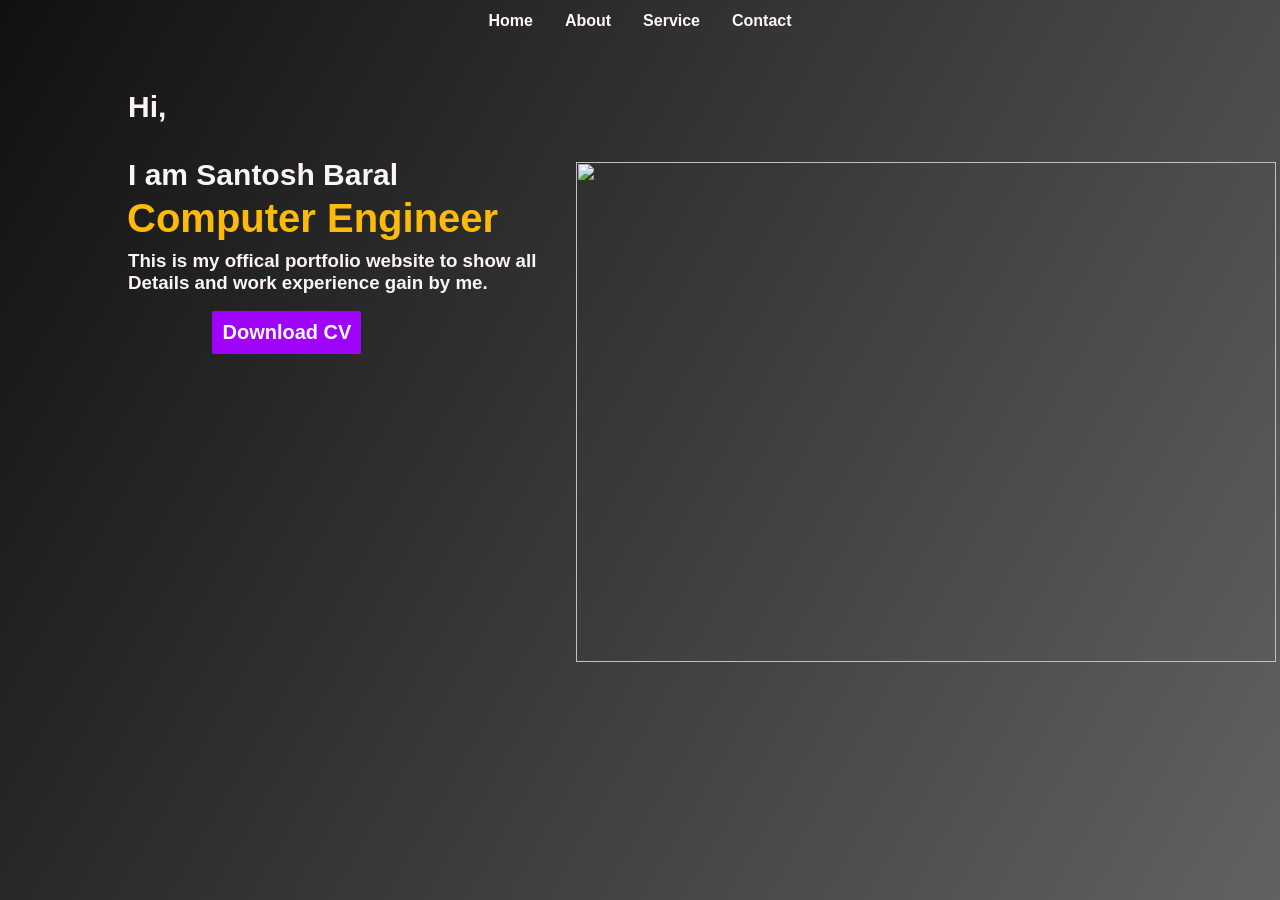
==== index.html @ e1f0f70c "2nd" ====
<html>
    <head>
       <title>My portfolio</title> 
       <link rel="stylesheet" href="mainstyle.css">
        <body>
            <div class="home">
                
                    <nav class="bar">
                        <ul>
                            <li><a href="#detail">Home</a></li>
                            <li><a href="#about">About</a></li>
                            <li><a href="#service">Service</a></li>
                            <li><a href="#contact">Contact</a></li>
                            
                        </ul>
                    </nav>
                <div id="detail">
                    <div class="contain">
                        <h1>Hi,<br><br> I am Santosh Baral</h1>
                        <h2>Computer Engineer</h2>
                        <h3>This is my offical portfolio website to show all<br>
                            Details and work experience gain by me.</h3>
                        <a href="#" id="downcv"> Download CV</a>
                    </div>
                     <div>
                        <img id="imgsan" src="san.png">
                     </div>
                 </div>
            
                <div id="about">
                    
                    <div class="aboutme">
                        <p>Hello ,I am Santosh Baral,Computer Engineer from Nepal.I have been doing web development , 
                        software development on various platform.I have built several web sites and I love the Javascript 
                        Ecosystem. &emsp;<br><br>
                        I have gain the knowledge on software development process while pursuing my degree.So I
                        can works on the various programming language like C ,C++, Javascript and it's frameworks like 
                        React and Node Js.
                        </p>
                    </div>    
                        <div class="exper">
                            <h1 id="skill">SKILLS</h1>
                            <nav>
                            <ul>
                                <li>HTML</li>
                                <li>CSS</li>
                                <li>JAVASCRIPT</li>
                                <li>C++</li><br>
                                <li>C PROGRAMMING</li>
                                <li>DATA STRUCTURE</li>
                                
                            </ul>
                            </nav>
                        </div> 
                    
                </div>
                <div id="contact">
                    <h1>Let's talk.</h1>
                    <div class="form">
                        
                        <p>If you have a general enquiry, use the contact form to message me.<br>
                        If you woud like to discuss a particular project, then you can hire me.<br>I'd love to find out more.
                        </p><br>
                        <form>
                            <div class="text">
                                <label for="name">Name:</label><br>
                                <input id="name" type="text" placeholder="Enter your name  here" required>  
                            </div>
                            <div class="text">
                                <label for="email">Email Address:</label><br>
                                <input id="email" type="email" placeholder="Enter your email address here" required>  
                            </div>
                            <div class="text">    
                                <label for="message">Message:</label><br>
                                <textarea id="message"  placeholder="Enter your message" required>  
                                </textarea>
                            </div>
                            <div class="submit">
                                <input type="submit">
                            </div>
                        </form>
                    </div>
                    <div class="message">
                        <div>
                            <img  src="name-card.svg" ><span class="name">Santosh Baral</span>
                        </div>
                        <div>
                            <img src="location.svg"><span class="name">Dharan,Nepal</span>
                        </div>
                        <div>
                            <img  src="gmail.svg"><span class="name">mail.santoshbaral@gmail.com</span>
                        </div>
                    </div>
                    <div class="icon">
                        <a href="https://www.facebook.com/santosh.baral.9083"><img src="facebook.svg"></a>
                        <a href="https://www.instagram.com/santos_baral_/"><img src="instagram.svg"></a>
                        <a href="https://twitter.com/Santos_baral?s=20&t=wnNQ9lGcHieqhZ9GCsR7LQ"><img src="twitter.svg"></a>
                        <a href="https://github.com/tpjbaralsantosh"><img src="github.svg"></a>
                        <a href="https://www.linkedin.com/in/santosh-baral-8a00a0236"><img src="linkedin.svg"></a>
                        <p>Copyright©2022 santosh </p>
                    </div>
                    


                </div>
            </div>
        </body>
    </head>
</html>
---- mainstyle.css ----
*{
margin: 0px;
padding :0px;
font-family: sans-serif;
}
body{
    height: cover;
    width: 100%;
    position: relative;
    background: linear-gradient(120deg,#111111, #636164);
    color: rgb(250, 244, 244);
}
.home{
    height: 100vh;
    overflow-y: scroll;
    scroll-behavior: smooth;
}

.bar{
    position: fixed;
    z-index: 1;
    display: flex;
    width: 100%;
    top: 0;
    height: 45px;
    background-color: #111111;
    background: transparent;
    
}
.bar ul{
    
    display: flex;
    justify-content: center;
    width: 100%;
    list-style: none;

}
nav ul li{
    margin: 0 1rem;
    margin-top: 12px;
    padding: 1rms;
}
nav ul li a{
    color: rgb(253, 246, 246);
    font-weight: bold;
    text-decoration: none;
}
nav  ul li a:hover{
    color: aqua;
}
.contain{
    margin-left: 10%;
    margin-top: 7%;
    width: 33%;
}
#detail{
   height: 100vh;
   
}
#detail h1{
   font-family: sans-serif; 
   font-size: 30;
}
#detail h2{
    color: rgb(252, 187, 10);
    margin-top: 1%;
    font-size: 40px;
    margin-left: -1px;
}
#detail h3{
    padding-top: 5px;
    margin-top: 1%;
}
#imgsan{
    height: 500px;
    width: 700px;
    opacity: calc(100%);
    margin-top: -15%;
    margin-left: 45%;
    
}
#downcv{
    background: rgb(160, 3, 250);
    color: rgb(250, 253, 249);
    display: inline-block;
    border-radius: 2px;
    text-decoration: none;
    font-weight: bold;
    font-size: 20px;
    margin-top: 4%;
    margin-left: 20%;
    padding: 10px;    
}

#about{
    height: 100vh;
    background:linear-gradient(150deg,rgb(32, 14, 112),rgb(0, 0, 0) );
}
#about h1{
    text-align: center;
}
.aboutme{
    padding: 10%;
    
}
#about p{
    margin-left: 1%;
    font-size: 20px;
    width: 40%;
    font-family:sans-serif ;
    padding: 10px;
    color: rgb(253, 255, 253);

}
.exper{
    margin-left: 55%;
    margin-top: -30%;
}
.exper nav ul li{
    margin: 10px 10px;
    display: inline-block;
    font-size: 20px;
    background: darkgray;
    color: rgb(3, 3, 3);
    font-family: sans-serif;
    font-weight: bold;
    box-shadow: 5px 5px 5px  rgb(131, 128, 128);
    border-radius: 5px;
    padding: 10px;
}
#skill{
    margin-left: -75%;
    font-weight: bold;
    font-family: sans-serif;

}
#contact{
    background-color: rgb(41, 39, 39);
    height: auto;
}
#contact h1{
    text-align: center;
    font-family: sans-serif;
    font-weight: bold;
    padding-top: 4%;
    color: rgb(252, 187, 10);
    
}
.form{
    margin-left: 10%;
    padding-top: 3%;

}
.form p{
    font-size: 18px;
    font-family: sans-serif;
}
.text {
    margin-top: 1%;
    font-size: 17px;
   
}
#name{
    margin-top: 0.7%;
    height: 6%;
    width:45%;
    border-radius: 5px;
    font-size: 20px;
    
    
}
#email{
    margin-top: 0.7%;
    height: 6%;
    width:45%;
    border-radius: 5px;
    font-size: 20px;
}
#message{
    margin-top: 0.7%;
    height: 20%;
    width:45%;
    max-width: 45%;
    max-height:100%;
    border-radius: 5px;
    font-size: 20px;

}
::placeholder{
    font-size: 18px;
    color: rgb(7, 6, 6);
    margin-left: 3%;
}

input[type="submit"]{
    margin-top: 2%;
    width: 15%;
    height: 7%;
    border: 1px solid;
    background: rgb(160, 3, 250);
    border-radius: 10px;
    font-size: 18px;
    color: #fcf8ff;
    font-weight: 700;
    cursor: pointer;
    outline: none;
  }

.message{
    background-color: silver;
    margin-left: 70%;
    font-family: sans-serif;
    font-size: 20px;
    font-weight: bold;
    width: 27%;
    margin-top: -20%;
    color: rgb(46, 40, 40);
    box-shadow: 2px 2px 5px 10px  rgb(131, 128, 128);
    height: 35%;
}
.name{
    margin-left: 2%;
    margin-top: -10px;
}
.message img{
    height: 50px;
    width: 50px;
    margin-top: 20px;
}
.icon{
    margin-left: 39%;
    margin-top: 4%;
}
.icon img{
    height: 40px;
    width: 40px;
    padding-left: 10px;
    justify-content: space-between;
    display: inline-block;
    color: rgb(250, 249, 249);
}
.icon p{
    margin-left: 5%;
    padding-top: 1%;
}
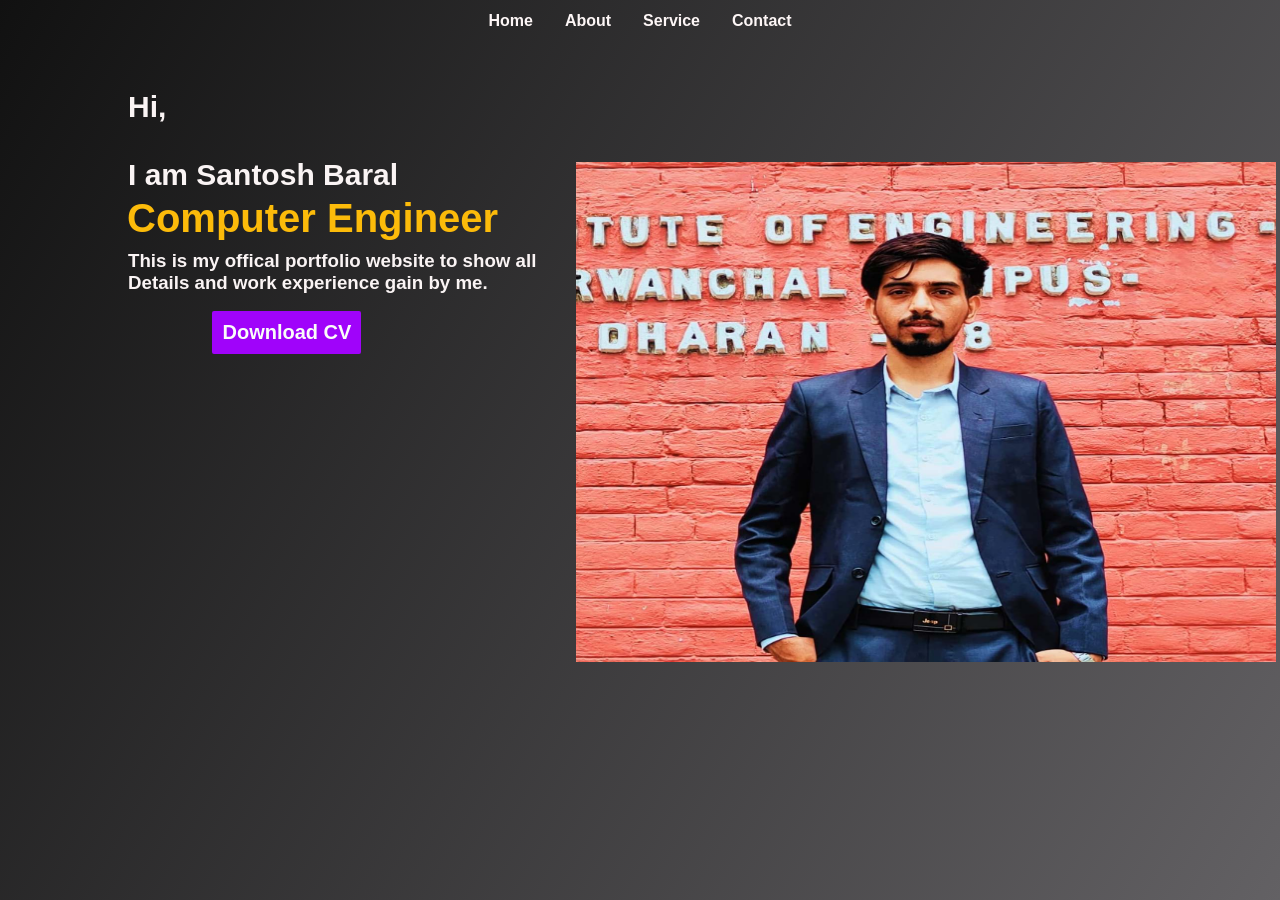
==== commit 7be14dd9: "Add files via upload" ====
--- a/index.html
+++ b/index.html
@@ -5,26 +5,29 @@
         <body>
             <div class="home">
                 
-                    <nav class="bar">
-                        <ul>
-                            <li><a href="#detail">Home</a></li>
-                            <li><a href="#about">About</a></li>
-                            <li><a href="#service">Service</a></li>
-                            <li><a href="#contact">Contact</a></li>
-                            
-                        </ul>
-                    </nav>
                 <div id="detail">
+                    <div>
+                        <nav class="bar">
+                            <ul>
+                                <li><a href="#detail">Home</a></li>
+                                <li><a href="#about">About</a></li>
+                                <li><a href="#service">Service</a></li>
+                                <li><a href="#contact">Contact</a></li>
+                                
+                            </ul>
+                        </nav>
+                     </div>
                     <div class="contain">
                         <h1>Hi,<br><br> I am Santosh Baral</h1>
                         <h2>Computer Engineer</h2>
-                        <h3>This is my offical portfolio website to show all<br>
+                        <h3>This is my offical portfolio website to show all
                             Details and work experience gain by me.</h3>
                         <a href="#" id="downcv"> Download CV</a>
                     </div>
-                     <div>
-                        <img id="imgsan" src="san.png">
-                     </div>
+                     <div class=imgborder>
+                            <img id="imgsan" src="santosh.jpg">
+                    </div>
+                     
                  </div>
             
                 <div id="about">
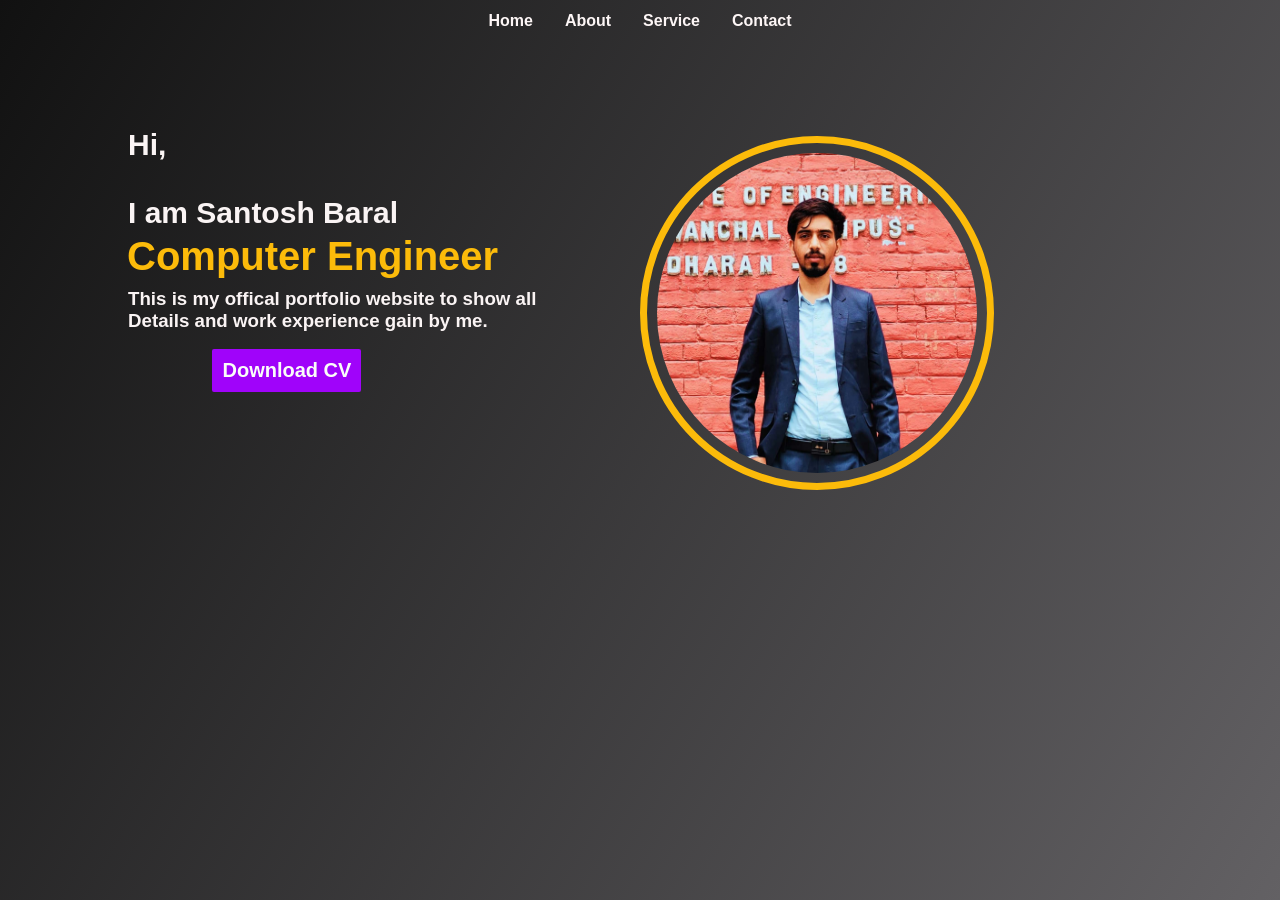
==== commit 674884a8: "Update index.html" ====
--- a/index.html
+++ b/index.html
@@ -22,7 +22,7 @@
                         <h2>Computer Engineer</h2>
                         <h3>This is my offical portfolio website to show all
                             Details and work experience gain by me.</h3>
-                        <a href="#" id="downcv"> Download CV</a>
+                        <a href="https://drive.google.com/drive/u/0/my-drive" id="downcv"> Download CV</a>
                     </div>
                      <div class=imgborder>
                             <img id="imgsan" src="santosh.jpg">
@@ -109,4 +109,4 @@
             </div>
         </body>
     </head>
-</html>+</html>
--- a/mainstyle.css
+++ b/mainstyle.css
@@ -23,8 +23,7 @@
     width: 100%;
     top: 0;
     height: 45px;
-    background-color: #111111;
-    background: transparent;
+    
     
 }
 .bar ul{
@@ -48,35 +47,48 @@
 nav  ul li a:hover{
     color: aqua;
 }
+#detail{
+    height: 100vh;
+    
+    
+ }
 .contain{
     margin-left: 10%;
-    margin-top: 7%;
+    margin-top:10%;
     width: 33%;
 }
-#detail{
-   height: 100vh;
-   
-}
-#detail h1{
+
+.contain h1{
    font-family: sans-serif; 
    font-size: 30;
 }
-#detail h2{
+.contain h2{
     color: rgb(252, 187, 10);
     margin-top: 1%;
     font-size: 40px;
     margin-left: -1px;
 }
-#detail h3{
+.contain h3{
     padding-top: 5px;
     margin-top: 1%;
 }
+.imgborder{
+    height: 340px;
+    width: 340px;
+    margin-top: -20%;
+    margin-left: 50%;
+    border-radius:100%;
+    border: solid 7px rgb(252, 187, 10);
+    display:flex;
+    justify-content:center;
+    align-items:center;
+    
+}
 #imgsan{
-    height: 500px;
-    width: 700px;
-    opacity: calc(100%);
-    margin-top: -15%;
-    margin-left: 45%;
+    height: 320px;
+    width: 320px;
+    border-radius:100%;
+    
     
 }
 #downcv{
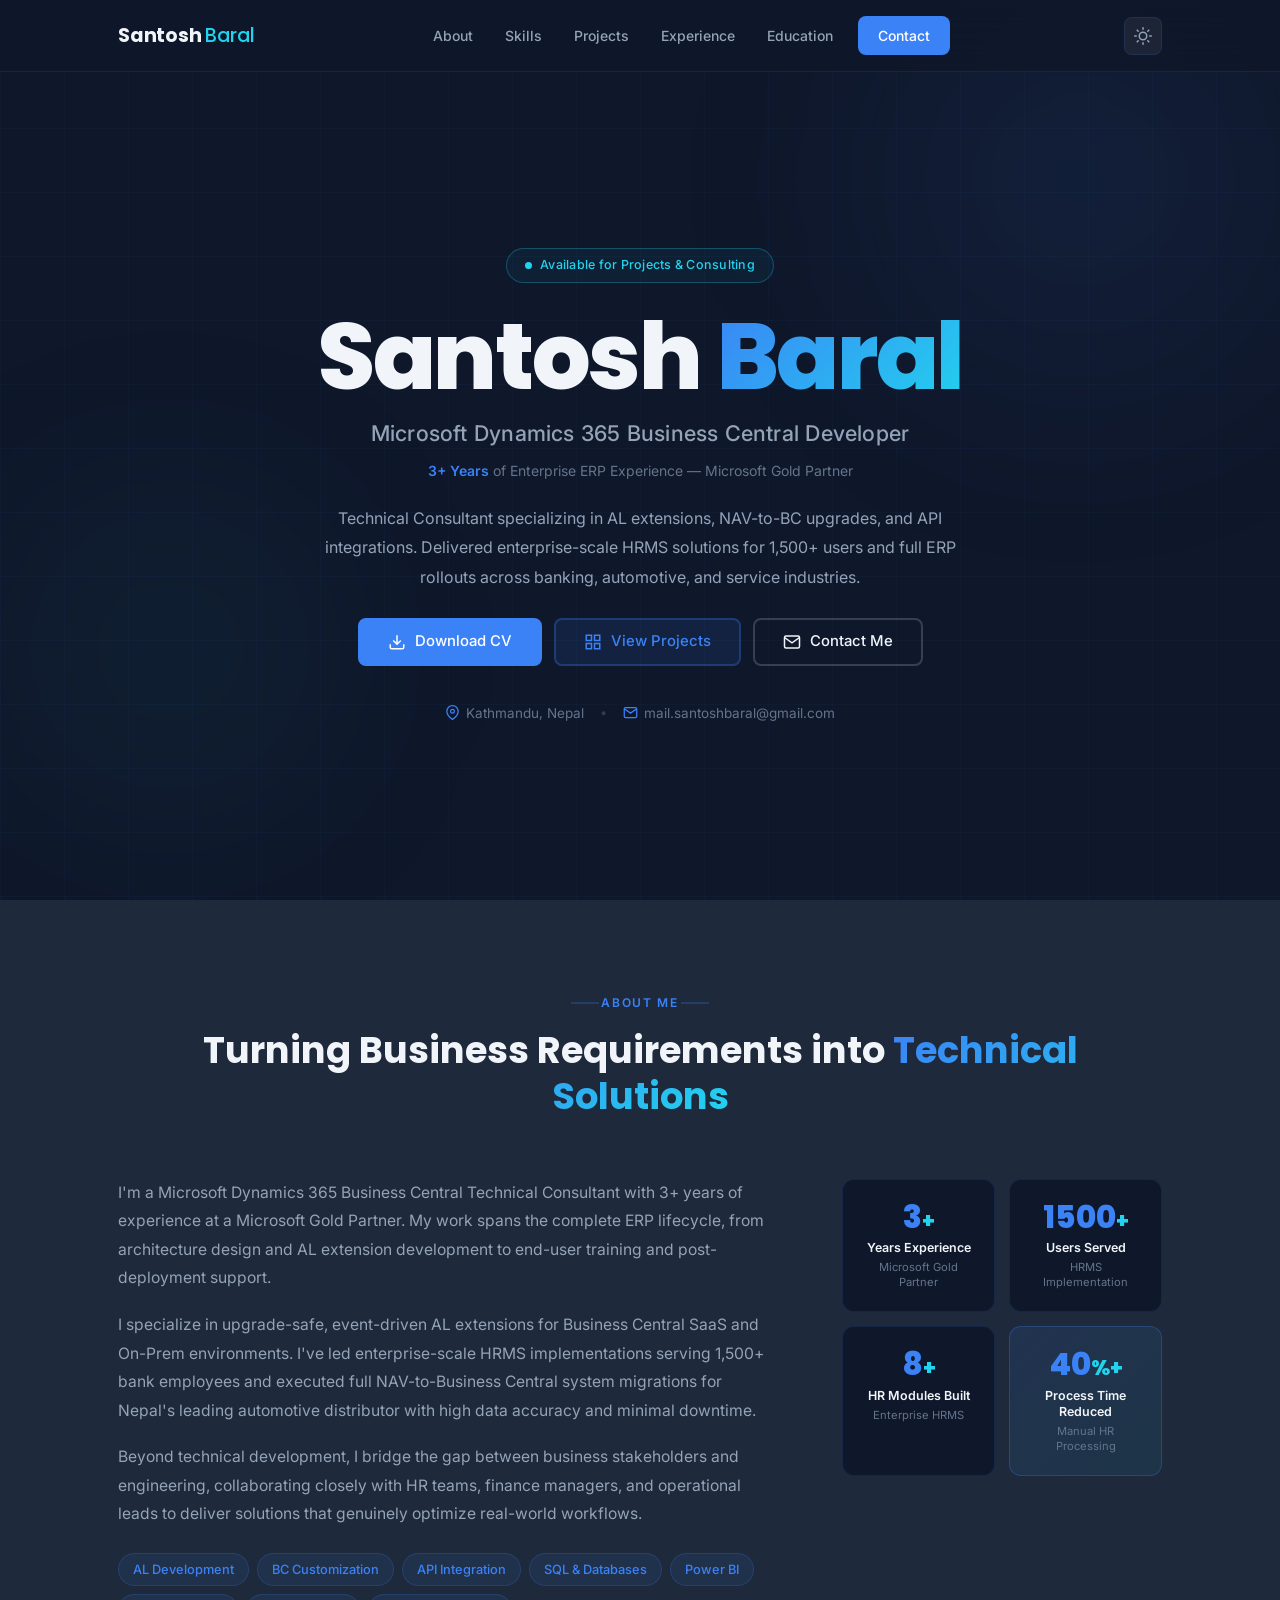
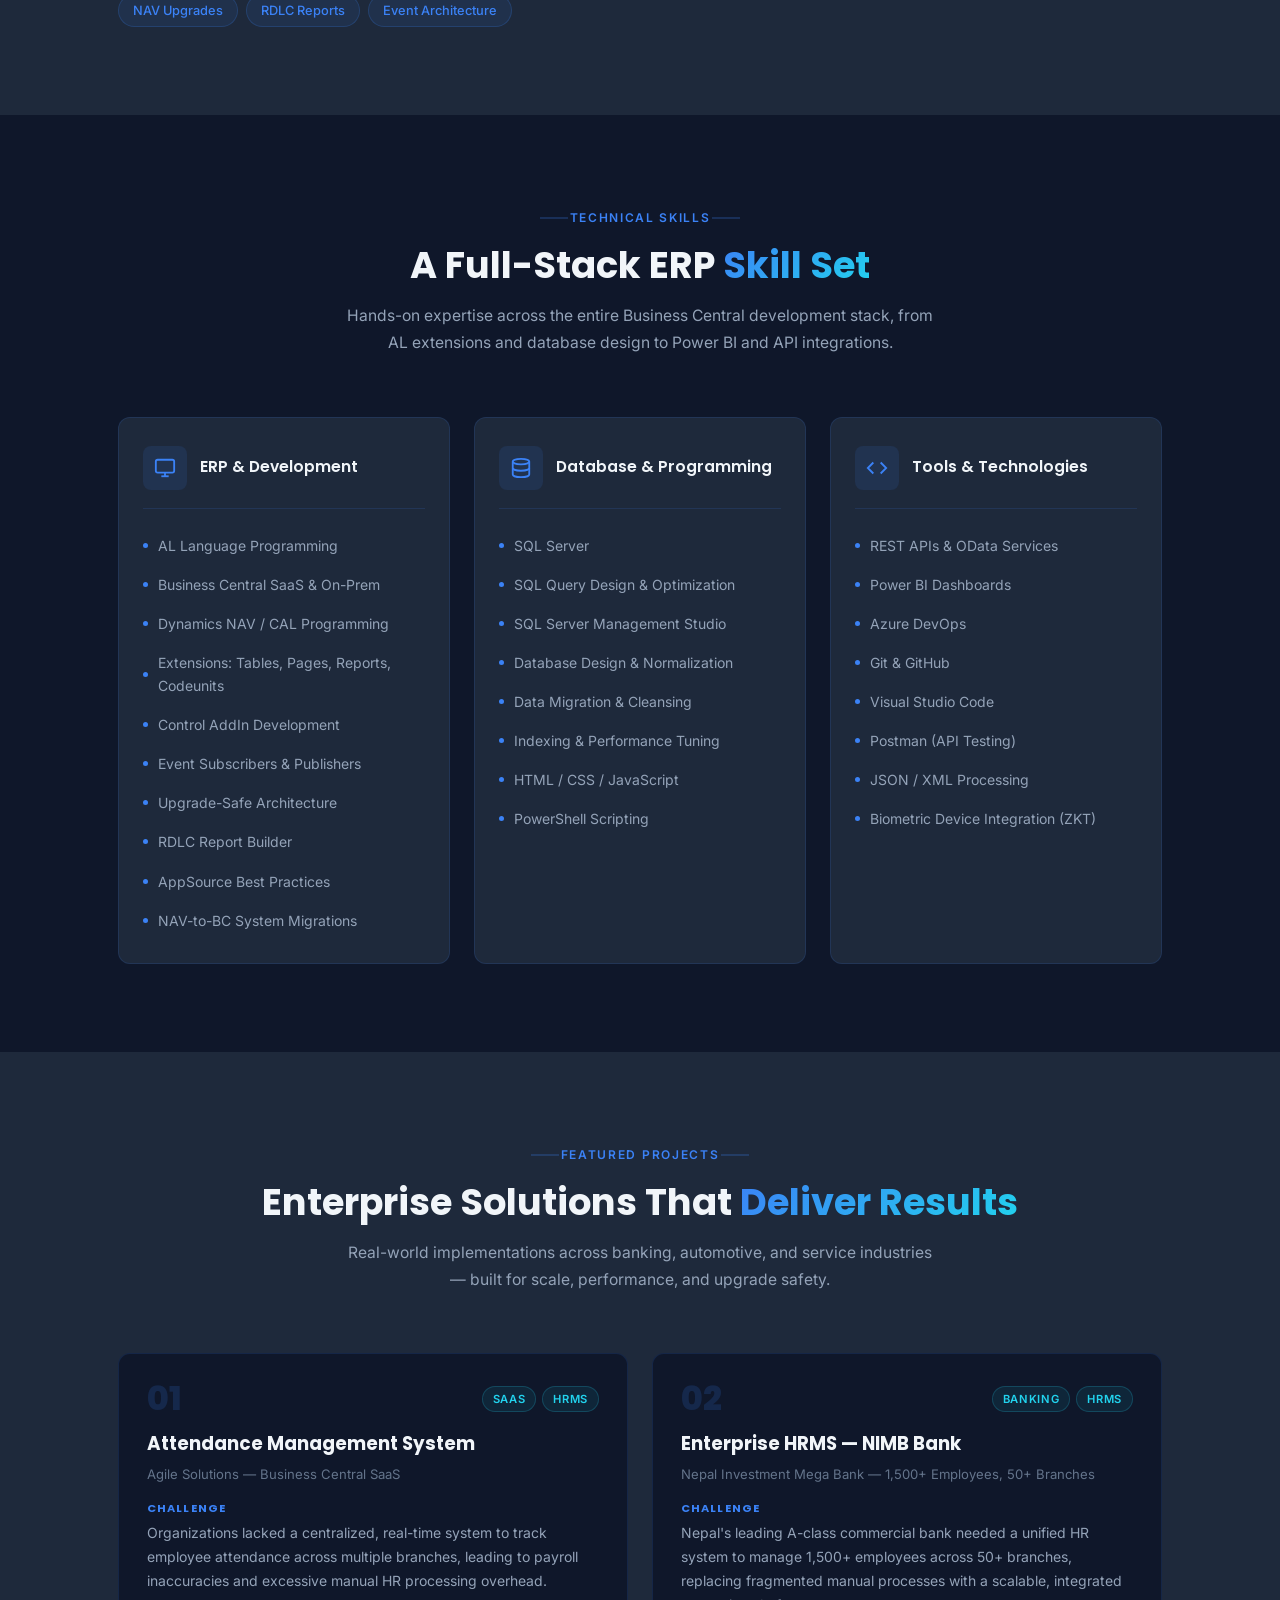
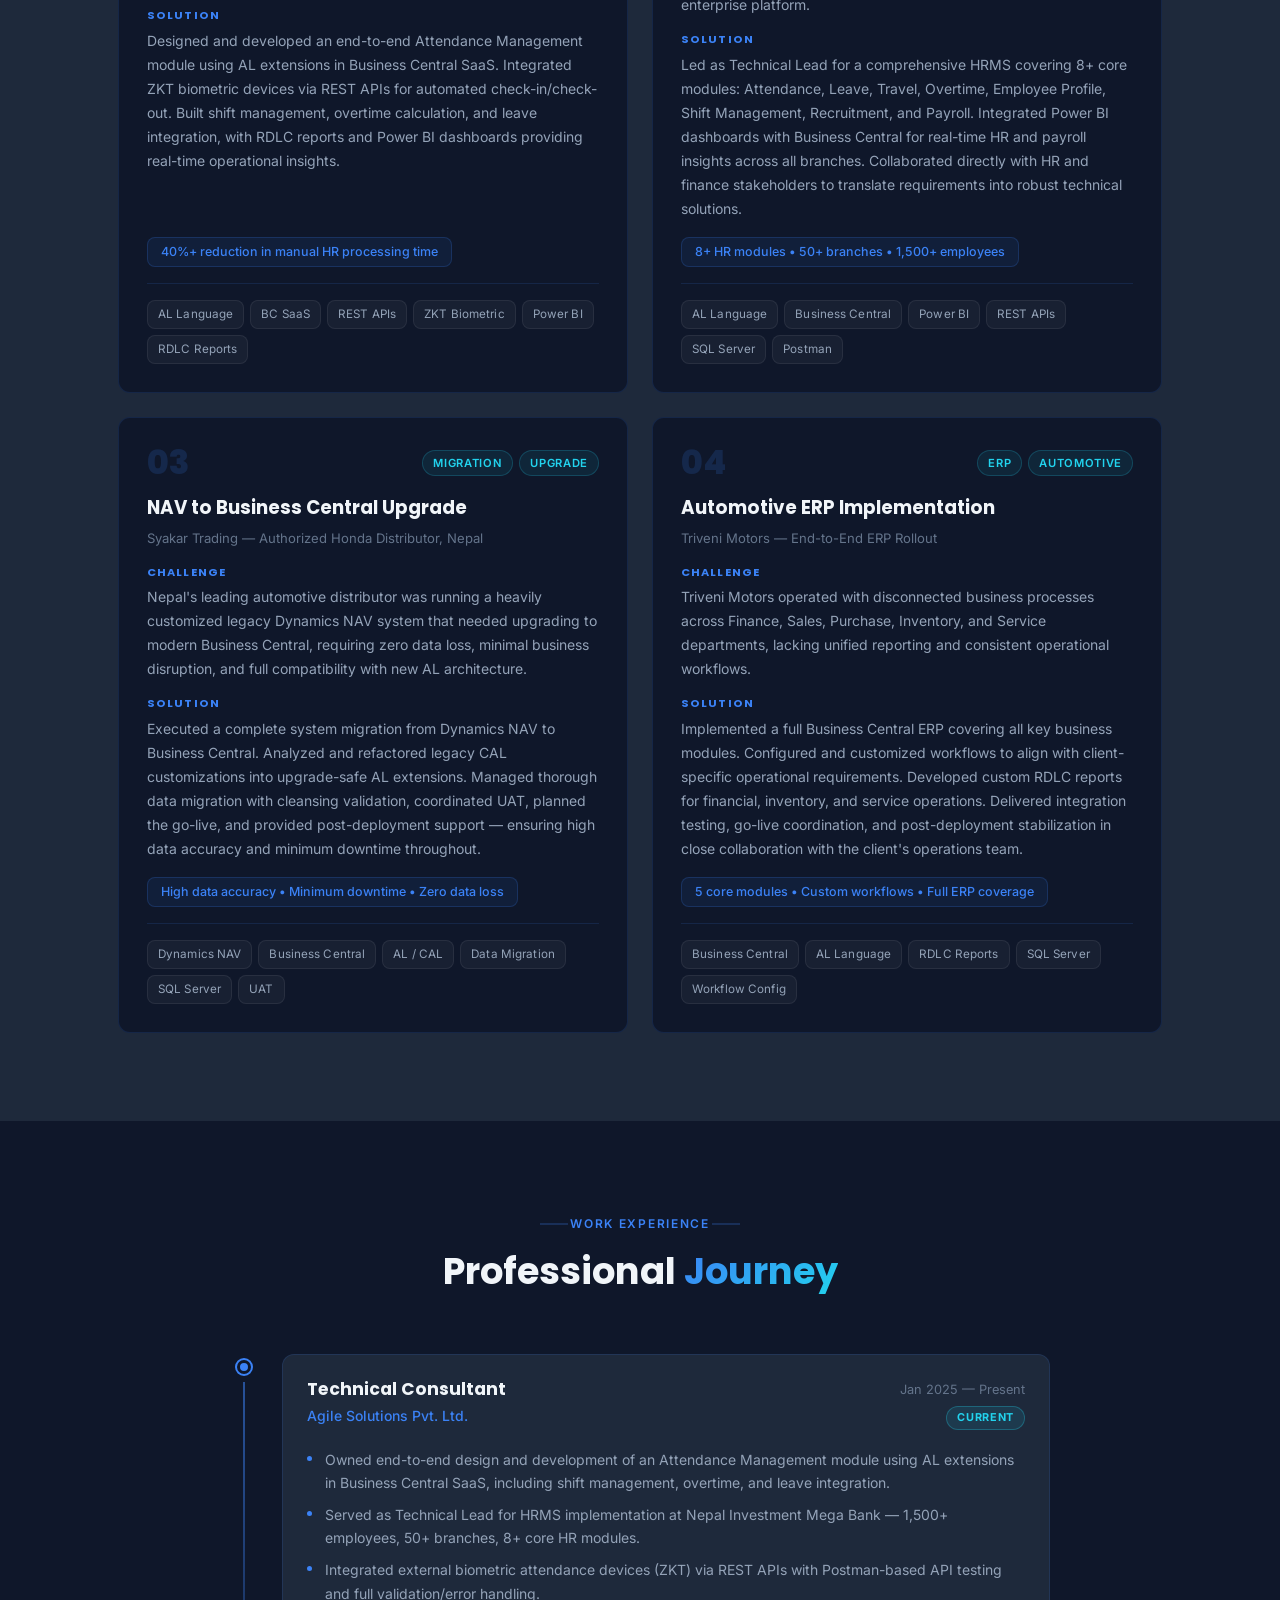
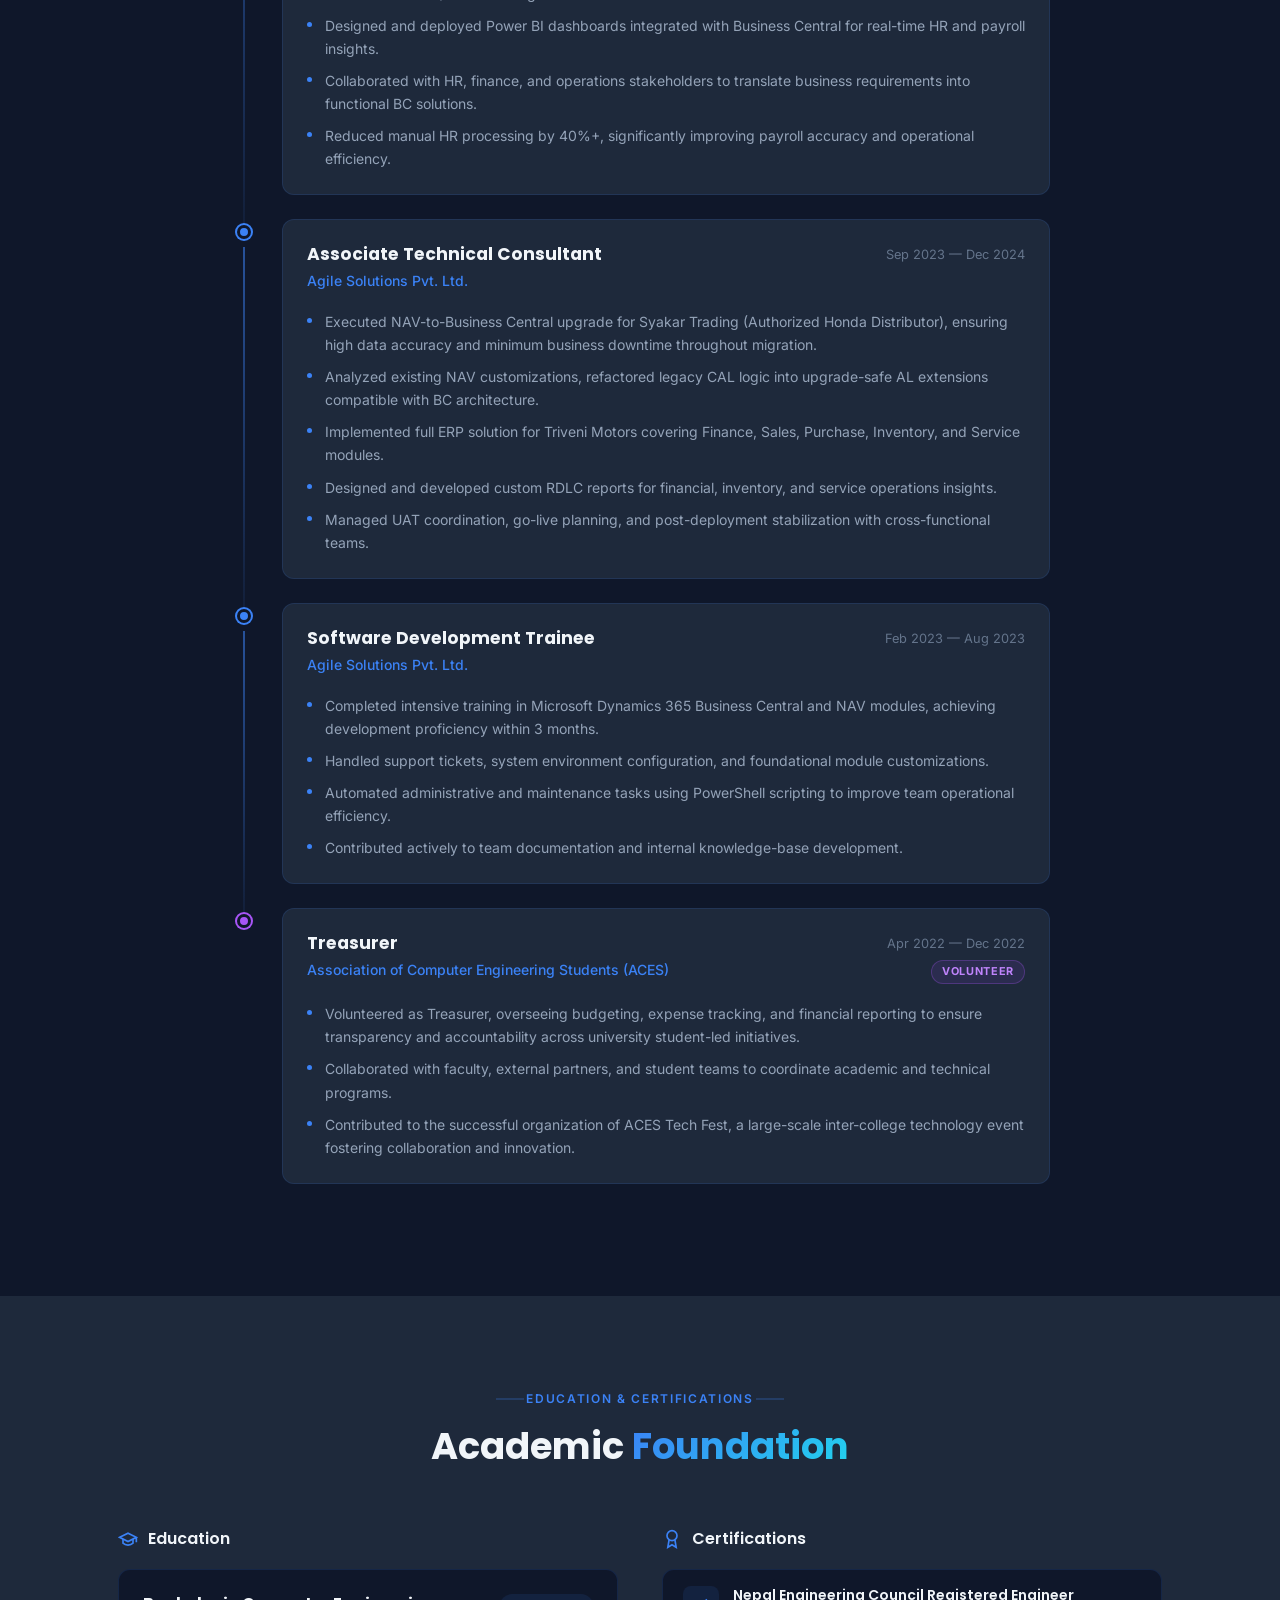
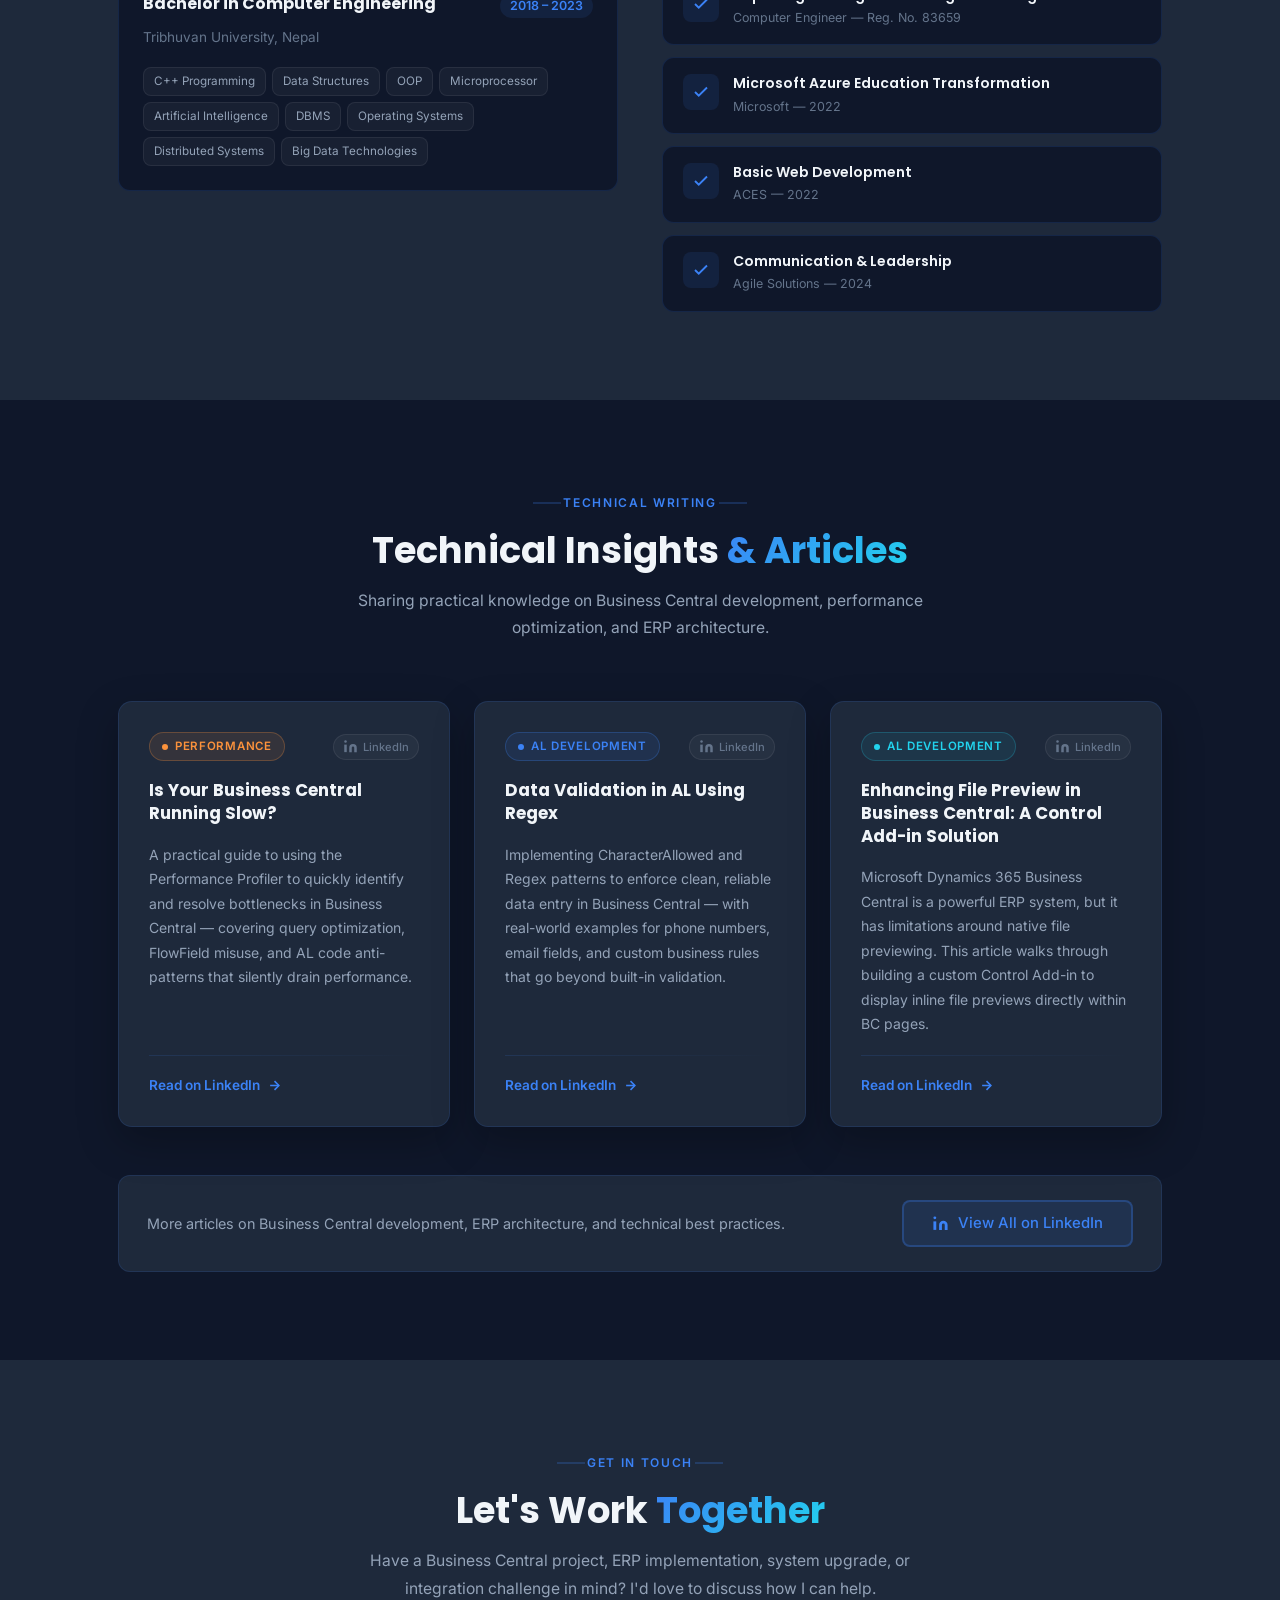
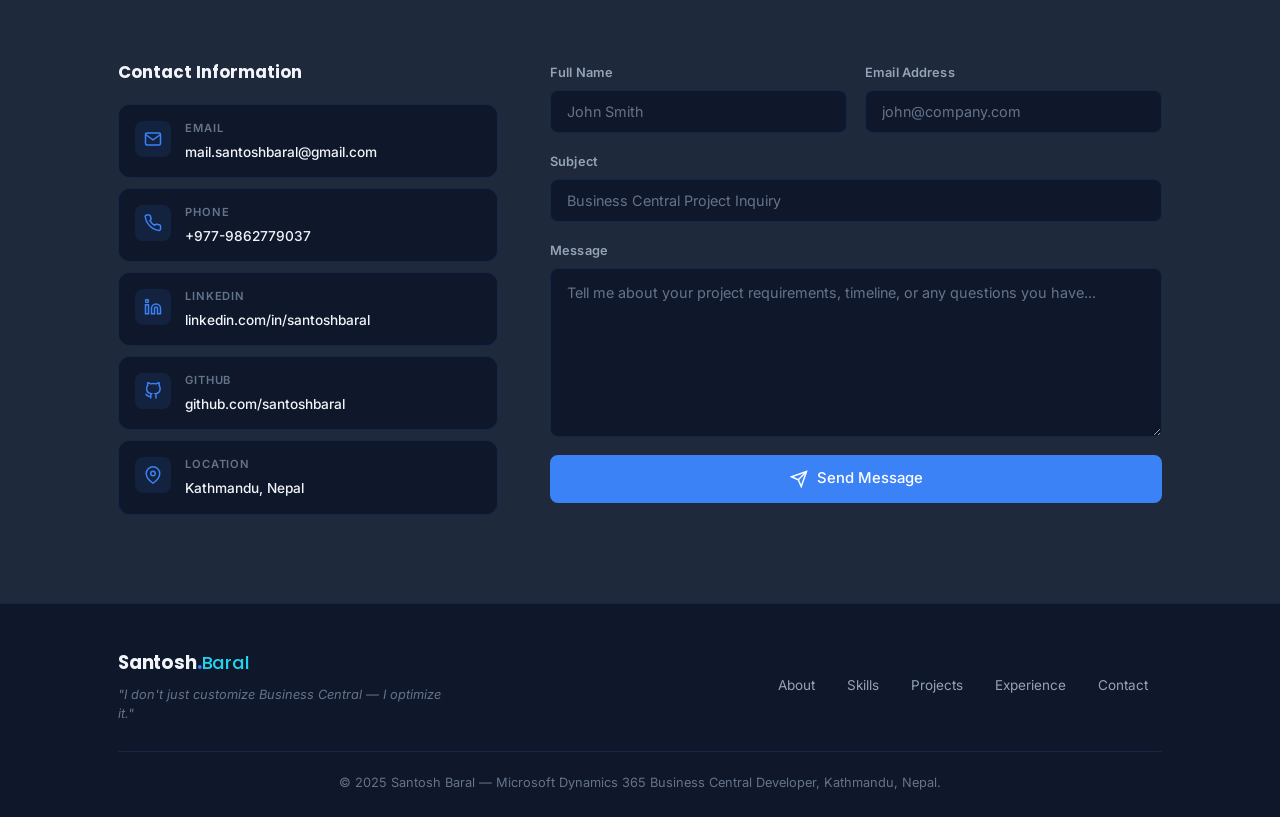
==== commit 7cb5f590: "Add files via upload" ====
--- a/index.html
+++ b/index.html
@@ -1,112 +1,1106 @@
-<html>
-    <head>
-       <title>My portfolio</title> 
-       <link rel="stylesheet" href="mainstyle.css">
-        <body>
-            <div class="home">
-                
-                <div id="detail">
-                    <div>
-                        <nav class="bar">
-                            <ul>
-                                <li><a href="#detail">Home</a></li>
-                                <li><a href="#about">About</a></li>
-                                <li><a href="#service">Service</a></li>
-                                <li><a href="#contact">Contact</a></li>
-                                
-                            </ul>
-                        </nav>
-                     </div>
-                    <div class="contain">
-                        <h1>Hi,<br><br> I am Santosh Baral</h1>
-                        <h2>Computer Engineer</h2>
-                        <h3>This is my offical portfolio website to show all
-                            Details and work experience gain by me.</h3>
-                        <a href="https://drive.google.com/drive/u/0/my-drive" id="downcv"> Download CV</a>
-                    </div>
-                     <div class=imgborder>
-                            <img id="imgsan" src="santosh.jpg">
-                    </div>
-                     
-                 </div>
-            
-                <div id="about">
-                    
-                    <div class="aboutme">
-                        <p>Hello ,I am Santosh Baral,Computer Engineer from Nepal.I have been doing web development , 
-                        software development on various platform.I have built several web sites and I love the Javascript 
-                        Ecosystem. &emsp;<br><br>
-                        I have gain the knowledge on software development process while pursuing my degree.So I
-                        can works on the various programming language like C ,C++, Javascript and it's frameworks like 
-                        React and Node Js.
-                        </p>
-                    </div>    
-                        <div class="exper">
-                            <h1 id="skill">SKILLS</h1>
-                            <nav>
-                            <ul>
-                                <li>HTML</li>
-                                <li>CSS</li>
-                                <li>JAVASCRIPT</li>
-                                <li>C++</li><br>
-                                <li>C PROGRAMMING</li>
-                                <li>DATA STRUCTURE</li>
-                                
-                            </ul>
-                            </nav>
-                        </div> 
-                    
-                </div>
-                <div id="contact">
-                    <h1>Let's talk.</h1>
-                    <div class="form">
-                        
-                        <p>If you have a general enquiry, use the contact form to message me.<br>
-                        If you woud like to discuss a particular project, then you can hire me.<br>I'd love to find out more.
-                        </p><br>
-                        <form>
-                            <div class="text">
-                                <label for="name">Name:</label><br>
-                                <input id="name" type="text" placeholder="Enter your name  here" required>  
-                            </div>
-                            <div class="text">
-                                <label for="email">Email Address:</label><br>
-                                <input id="email" type="email" placeholder="Enter your email address here" required>  
-                            </div>
-                            <div class="text">    
-                                <label for="message">Message:</label><br>
-                                <textarea id="message"  placeholder="Enter your message" required>  
-                                </textarea>
-                            </div>
-                            <div class="submit">
-                                <input type="submit">
-                            </div>
-                        </form>
-                    </div>
-                    <div class="message">
-                        <div>
-                            <img  src="name-card.svg" ><span class="name">Santosh Baral</span>
-                        </div>
-                        <div>
-                            <img src="location.svg"><span class="name">Dharan,Nepal</span>
-                        </div>
-                        <div>
-                            <img  src="gmail.svg"><span class="name">mail.santoshbaral@gmail.com</span>
-                        </div>
-                    </div>
-                    <div class="icon">
-                        <a href="https://www.facebook.com/santosh.baral.9083"><img src="facebook.svg"></a>
-                        <a href="https://www.instagram.com/santos_baral_/"><img src="instagram.svg"></a>
-                        <a href="https://twitter.com/Santos_baral?s=20&t=wnNQ9lGcHieqhZ9GCsR7LQ"><img src="twitter.svg"></a>
-                        <a href="https://github.com/tpjbaralsantosh"><img src="github.svg"></a>
-                        <a href="https://www.linkedin.com/in/santosh-baral-8a00a0236"><img src="linkedin.svg"></a>
-                        <p>Copyright©2022 santosh </p>
-                    </div>
-                    
-
-
-                </div>
-            </div>
-        </body>
-    </head>
-</html>
+<!DOCTYPE html>
+<html lang="en">
+<head>
+    <meta charset="UTF-8">
+    <meta name="viewport" content="width=device-width, initial-scale=1.0">
+    <meta name="description" content="Santosh Baral — Microsoft Dynamics 365 Business Central Technical Consultant with 3+ years of experience in AL development, NAV-to-BC upgrades, HRMS, and API integrations at a Microsoft Gold Partner.">
+    <meta name="keywords" content="Santosh Baral, Business Central Developer, Dynamics 365, AL Language, ERP Developer, HRMS, Nepal, Microsoft Gold Partner, NAV Upgrade">
+    <meta name="author" content="Santosh Baral">
+    <meta property="og:title" content="Santosh Baral | Microsoft Dynamics 365 Business Central Developer">
+    <meta property="og:description" content="Microsoft Dynamics 365 Business Central Technical Consultant specializing in AL extensions, enterprise HRMS, and ERP implementations.">
+    <meta property="og:type" content="website">
+    <title>Santosh Baral | Microsoft Dynamics 365 Business Central Developer</title>
+    <link rel="preconnect" href="https://fonts.googleapis.com">
+    <link rel="preconnect" href="https://fonts.gstatic.com" crossorigin>
+    <link href="https://fonts.googleapis.com/css2?family=Poppins:wght@400;500;600;700;800&family=Inter:wght@300;400;500;600&display=swap" rel="stylesheet">
+    <link rel="stylesheet" href="style.css">
+    <!-- Theme: apply saved preference before first paint to prevent flash -->
+    <script>
+        (function () {
+            if (localStorage.getItem('sbTheme') === 'light') {
+                document.documentElement.classList.add('light-mode');
+            }
+        }());
+    </script>
+</head>
+<body>
+
+    <!-- ═══════════════════════════════════════
+         NAVIGATION
+    ═══════════════════════════════════════ -->
+    <header class="navbar" id="navbar">
+        <div class="nav-container">
+            <a href="#hero" class="nav-brand">
+                Santosh<span class="brand-dot"> </span><span class="brand-dev">Baral</span>
+            </a>
+            <nav class="nav-links" aria-label="Primary navigation">
+                <a href="#about"      class="nav-link">About</a>
+                <a href="#skills"     class="nav-link">Skills</a>
+                <a href="#projects"   class="nav-link">Projects</a>
+                <a href="#experience" class="nav-link">Experience</a>
+                <a href="#education"  class="nav-link">Education</a>
+                <a href="#contact"    class="nav-cta">Contact</a>
+            </nav>
+
+            <!-- Dark / Light mode toggle -->
+            <button class="theme-toggle" id="themeToggle" aria-label="Toggle light/dark mode" title="Switch theme">
+                <!-- Sun — shown in dark mode (click to go light) -->
+                <svg class="icon-sun" width="18" height="18" viewBox="0 0 24 24" fill="none"
+                     stroke="currentColor" stroke-width="2" stroke-linecap="round" stroke-linejoin="round"
+                     aria-hidden="true">
+                    <circle cx="12" cy="12" r="5"/>
+                    <line x1="12" y1="1"  x2="12" y2="3"/>
+                    <line x1="12" y1="21" x2="12" y2="23"/>
+                    <line x1="4.22" y1="4.22"  x2="5.64" y2="5.64"/>
+                    <line x1="18.36" y1="18.36" x2="19.78" y2="19.78"/>
+                    <line x1="1"  y1="12" x2="3"  y2="12"/>
+                    <line x1="21" y1="12" x2="23" y2="12"/>
+                    <line x1="4.22" y1="19.78" x2="5.64" y2="18.36"/>
+                    <line x1="18.36" y1="5.64"  x2="19.78" y2="4.22"/>
+                </svg>
+                <!-- Moon — shown in light mode (click to go dark) -->
+                <svg class="icon-moon" width="18" height="18" viewBox="0 0 24 24" fill="none"
+                     stroke="currentColor" stroke-width="2" stroke-linecap="round" stroke-linejoin="round"
+                     aria-hidden="true">
+                    <path d="M21 12.79A9 9 0 1 1 11.21 3 7 7 0 0 0 21 12.79z"/>
+                </svg>
+            </button>
+        </div>
+    </header>
+
+    <main>
+
+        <!-- ═══════════════════════════════════════
+             HERO SECTION
+        ═══════════════════════════════════════ -->
+        <section id="hero" class="hero">
+            <div class="hero-grid-pattern" aria-hidden="true"></div>
+            <div class="hero-glow hero-glow-1" aria-hidden="true"></div>
+            <div class="hero-glow hero-glow-2" aria-hidden="true"></div>
+
+            <div class="hero-content">
+                <div class="hero-badge">
+                    <span class="badge-dot" aria-hidden="true"></span>
+                    Available for Projects &amp; Consulting
+                </div>
+
+                <h1 class="hero-name">
+                    Santosh <span class="gradient-text">Baral</span>
+                </h1>
+
+                <h2 class="hero-title">
+                    Microsoft Dynamics 365 Business Central Developer
+                </h2>
+
+                <p class="hero-exp-tag">
+                    <span class="exp-highlight">3+ Years</span> of Enterprise ERP Experience &mdash; Microsoft Gold Partner
+                </p>
+
+                <p class="hero-summary">
+                    Technical Consultant specializing in AL extensions, NAV-to-BC upgrades, and API integrations.
+                    Delivered enterprise-scale HRMS solutions for 1,500+ users and full ERP rollouts
+                    across banking, automotive, and service industries.
+                </p>
+
+                <!-- <blockquote class="hero-branding">
+                    "I don't just customize Business Central &mdash; I optimize it."
+                </blockquote> -->
+
+                <div class="hero-buttons">
+                    <a href="./MyCV.pdf" download="MyCV_Top10Nepal.pdf" class="btn btn-primary" download aria-label="Download CV">
+                        <svg width="18" height="18" viewBox="0 0 24 24" fill="none" stroke="currentColor" stroke-width="2" aria-hidden="true">
+                            <path d="M21 15v4a2 2 0 0 1-2 2H5a2 2 0 0 1-2-2v-4"/>
+                            <polyline points="7 10 12 15 17 10"/>
+                            <line x1="12" y1="15" x2="12" y2="3"/>
+                        </svg>
+                        Download CV
+                    </a>
+                    <a href="#projects" class="btn btn-secondary" aria-label="View Projects">
+                        <svg width="18" height="18" viewBox="0 0 24 24" fill="none" stroke="currentColor" stroke-width="2" aria-hidden="true">
+                            <rect x="3" y="3" width="7" height="7"/>
+                            <rect x="14" y="3" width="7" height="7"/>
+                            <rect x="14" y="14" width="7" height="7"/>
+                            <rect x="3" y="14" width="7" height="7"/>
+                        </svg>
+                        View Projects
+                    </a>
+                    <a href="#contact" class="btn btn-outline" aria-label="Contact Me">
+                        <svg width="18" height="18" viewBox="0 0 24 24" fill="none" stroke="currentColor" stroke-width="2" aria-hidden="true">
+                            <path d="M4 4h16c1.1 0 2 .9 2 2v12c0 1.1-.9 2-2 2H4c-1.1 0-2-.9-2-2V6c0-1.1.9-2 2-2z"/>
+                            <polyline points="22,6 12,13 2,6"/>
+                        </svg>
+                        Contact Me
+                    </a>
+                </div>
+
+                <div class="hero-meta-info">
+                    <span class="meta-item">
+                        <svg width="15" height="15" viewBox="0 0 24 24" fill="none" stroke="currentColor" stroke-width="2" aria-hidden="true">
+                            <path d="M21 10c0 7-9 13-9 13s-9-6-9-13a9 9 0 0 1 18 0z"/>
+                            <circle cx="12" cy="10" r="3"/>
+                        </svg>
+                        Kathmandu, Nepal
+                    </span>
+                    <span class="meta-divider" aria-hidden="true">&bull;</span>
+                    <span class="meta-item">
+                        <svg width="15" height="15" viewBox="0 0 24 24" fill="none" stroke="currentColor" stroke-width="2" aria-hidden="true">
+                            <path d="M4 4h16c1.1 0 2 .9 2 2v12c0 1.1-.9 2-2 2H4c-1.1 0-2-.9-2-2V6c0-1.1.9-2 2-2z"/>
+                            <polyline points="22,6 12,13 2,6"/>
+                        </svg>
+                        mail.santoshbaral@gmail.com
+                    </span>
+                </div>
+            </div>
+
+            <!-- <div class="hero-scroll-hint" aria-hidden="true">
+                <div class="scroll-line"></div>
+                <span>scroll</span>
+            </div> -->
+        </section>
+
+
+        <!-- ═══════════════════════════════════════
+             ABOUT SECTION
+        ═══════════════════════════════════════ -->
+        <section id="about" class="section about">
+            <div class="container">
+                <div class="section-header">
+                    <span class="section-label">About Me</span>
+                    <h2 class="section-title">
+                        Turning Business Requirements into <span class="gradient-text">Technical Solutions</span>
+                    </h2>
+                </div>
+
+                <div class="about-grid">
+                    <div class="about-text-col">
+                        <p class="about-para">
+                            I'm a Microsoft Dynamics 365 Business Central Technical Consultant with 3+ years of experience at a Microsoft Gold Partner. My work spans the complete ERP lifecycle, from architecture design and AL extension development to end-user training and post-deployment support.
+                        </p>
+                        <p class="about-para">
+                            I specialize in upgrade-safe, event-driven AL extensions for Business Central SaaS and On-Prem environments. I've led enterprise-scale HRMS implementations serving 1,500+ bank employees and executed full NAV-to-Business Central system migrations for Nepal's leading automotive distributor with high data accuracy and minimal downtime.
+                        </p>
+                        <p class="about-para">
+                            Beyond technical development, I bridge the gap between business stakeholders and engineering, collaborating closely with HR teams, finance managers, and operational leads to deliver solutions that genuinely optimize real-world workflows.
+                        </p>
+                        <div class="expertise-tags" aria-label="Key expertise areas">
+                            <span class="expertise-tag">AL Development</span>
+                            <span class="expertise-tag">BC Customization</span>
+                            <span class="expertise-tag">API Integration</span>
+                            <span class="expertise-tag">SQL &amp; Databases</span>
+                            <span class="expertise-tag">Power BI</span>
+                            <span class="expertise-tag">NAV Upgrades</span>
+                            <span class="expertise-tag">RDLC Reports</span>
+                            <span class="expertise-tag">Event Architecture</span>
+                        </div>
+                    </div>
+
+                    <div class="about-stats-col">
+                        <div class="stat-card">
+                            <div class="stat-number">3<span class="stat-plus">+</span></div>
+                            <div class="stat-label">Years Experience</div>
+                            <div class="stat-sub">Microsoft Gold Partner</div>
+                        </div>
+                        <div class="stat-card">
+                            <div class="stat-number">1500<span class="stat-plus">+</span></div>
+                            <div class="stat-label">Users Served</div>
+                            <div class="stat-sub">HRMS Implementation</div>
+                        </div>
+                        <div class="stat-card">
+                            <div class="stat-number">8<span class="stat-plus">+</span></div>
+                            <div class="stat-label">HR Modules Built</div>
+                            <div class="stat-sub">Enterprise HRMS</div>
+                        </div>
+                        <div class="stat-card stat-card-accent">
+                            <div class="stat-number">40<span class="stat-plus">%+</span></div>
+                            <div class="stat-label">Process Time Reduced</div>
+                            <div class="stat-sub">Manual HR Processing</div>
+                        </div>
+                    </div>
+                </div>
+            </div>
+        </section>
+
+
+        <!-- ═══════════════════════════════════════
+             SKILLS SECTION
+        ═══════════════════════════════════════ -->
+        <section id="skills" class="section skills">
+            <div class="container">
+                <div class="section-header">
+                    <span class="section-label">Technical Skills</span>
+                    <h2 class="section-title">
+                        A Full-Stack ERP <span class="gradient-text">Skill Set</span>
+                    </h2>
+                    <p class="section-subtitle">
+                        Hands-on expertise across the entire Business Central development stack, from AL extensions and database design to Power BI and API integrations.
+                    </p>
+                </div>
+
+                <div class="skills-grid">
+
+                    <!-- Category 1: ERP & Development -->
+                    <div class="skill-category">
+                        <div class="skill-category-header">
+                            <div class="skill-category-icon" aria-hidden="true">
+                                <svg width="22" height="22" viewBox="0 0 24 24" fill="none" stroke="currentColor" stroke-width="2">
+                                    <rect x="2" y="3" width="20" height="14" rx="2"/>
+                                    <line x1="8" y1="21" x2="16" y2="21"/>
+                                    <line x1="12" y1="17" x2="12" y2="21"/>
+                                </svg>
+                            </div>
+                            <h3 class="skill-category-title">ERP &amp; Development</h3>
+                        </div>
+                        <div class="skill-list">
+                            <div class="skill-item"><span class="skill-dot" aria-hidden="true"></span>AL Language Programming</div>
+                            <div class="skill-item"><span class="skill-dot" aria-hidden="true"></span>Business Central SaaS &amp; On-Prem</div>
+                            <div class="skill-item"><span class="skill-dot" aria-hidden="true"></span>Dynamics NAV / CAL Programming</div>
+                            <div class="skill-item"><span class="skill-dot" aria-hidden="true"></span>Extensions: Tables, Pages, Reports, Codeunits</div>
+                            <div class="skill-item"><span class="skill-dot" aria-hidden="true"></span>Control AddIn Development</div>
+                            <div class="skill-item"><span class="skill-dot" aria-hidden="true"></span>Event Subscribers &amp; Publishers</div>
+                            <div class="skill-item"><span class="skill-dot" aria-hidden="true"></span>Upgrade-Safe Architecture</div>
+                            <div class="skill-item"><span class="skill-dot" aria-hidden="true"></span>RDLC Report Builder</div>
+                            <div class="skill-item"><span class="skill-dot" aria-hidden="true"></span>AppSource Best Practices</div>
+                            <div class="skill-item"><span class="skill-dot" aria-hidden="true"></span>NAV-to-BC System Migrations</div>
+                        </div>
+                    </div>
+
+                    <!-- Category 2: Database & Programming -->
+                    <div class="skill-category">
+                        <div class="skill-category-header">
+                            <div class="skill-category-icon" aria-hidden="true">
+                                <svg width="22" height="22" viewBox="0 0 24 24" fill="none" stroke="currentColor" stroke-width="2">
+                                    <ellipse cx="12" cy="5" rx="9" ry="3"/>
+                                    <path d="M21 12c0 1.66-4 3-9 3s-9-1.34-9-3"/>
+                                    <path d="M3 5v14c0 1.66 4 3 9 3s9-1.34 9-3V5"/>
+                                </svg>
+                            </div>
+                            <h3 class="skill-category-title">Database &amp; Programming</h3>
+                        </div>
+                        <div class="skill-list">
+                            <div class="skill-item"><span class="skill-dot" aria-hidden="true"></span>SQL Server</div>
+                            <div class="skill-item"><span class="skill-dot" aria-hidden="true"></span>SQL Query Design &amp; Optimization</div>
+                            <div class="skill-item"><span class="skill-dot" aria-hidden="true"></span>SQL Server Management Studio</div>
+                            <div class="skill-item"><span class="skill-dot" aria-hidden="true"></span>Database Design &amp; Normalization</div>
+                            <div class="skill-item"><span class="skill-dot" aria-hidden="true"></span>Data Migration &amp; Cleansing</div>
+                            <div class="skill-item"><span class="skill-dot" aria-hidden="true"></span>Indexing &amp; Performance Tuning</div>
+                            <div class="skill-item"><span class="skill-dot" aria-hidden="true"></span>HTML / CSS / JavaScript</div>
+                            <div class="skill-item"><span class="skill-dot" aria-hidden="true"></span>PowerShell Scripting</div>
+                        </div>
+                    </div>
+
+                    <!-- Category 3: Tools & Technologies -->
+                    <div class="skill-category">
+                        <div class="skill-category-header">
+                            <div class="skill-category-icon" aria-hidden="true">
+                                <svg width="22" height="22" viewBox="0 0 24 24" fill="none" stroke="currentColor" stroke-width="2">
+                                    <polyline points="16 18 22 12 16 6"/>
+                                    <polyline points="8 6 2 12 8 18"/>
+                                </svg>
+                            </div>
+                            <h3 class="skill-category-title">Tools &amp; Technologies</h3>
+                        </div>
+                        <div class="skill-list">
+                            <div class="skill-item"><span class="skill-dot" aria-hidden="true"></span>REST APIs &amp; OData Services</div>
+                            <div class="skill-item"><span class="skill-dot" aria-hidden="true"></span>Power BI Dashboards</div>
+                            <div class="skill-item"><span class="skill-dot" aria-hidden="true"></span>Azure DevOps</div>
+                            <div class="skill-item"><span class="skill-dot" aria-hidden="true"></span>Git &amp; GitHub</div>
+                            <div class="skill-item"><span class="skill-dot" aria-hidden="true"></span>Visual Studio Code</div>
+                            <div class="skill-item"><span class="skill-dot" aria-hidden="true"></span>Postman (API Testing)</div>
+                            <div class="skill-item"><span class="skill-dot" aria-hidden="true"></span>JSON / XML Processing</div>
+                            <div class="skill-item"><span class="skill-dot" aria-hidden="true"></span>Biometric Device Integration (ZKT)</div>
+                        </div>
+                    </div>
+
+                </div>
+            </div>
+        </section>
+
+
+        <!-- ═══════════════════════════════════════
+             PROJECTS SECTION
+        ═══════════════════════════════════════ -->
+        <section id="projects" class="section projects">
+            <div class="container">
+                <div class="section-header">
+                    <span class="section-label">Featured Projects</span>
+                    <h2 class="section-title">
+                        Enterprise Solutions That <span class="gradient-text">Deliver Results</span>
+                    </h2>
+                    <p class="section-subtitle">
+                        Real-world implementations across banking, automotive, and service industries — built for scale, performance, and upgrade safety.
+                    </p>
+                </div>
+
+                <div class="projects-grid">
+
+                    <!-- Project 01 -->
+                    <article class="project-card">
+                        <div class="project-card-top">
+                            <span class="project-number" aria-hidden="true">01</span>
+                            <div class="project-tags">
+                                <span class="project-tag">SaaS</span>
+                                <span class="project-tag">HRMS</span>
+                            </div>
+                        </div>
+                        <h3 class="project-title">Attendance Management System</h3>
+                        <p class="project-client">Agile Solutions &mdash; Business Central SaaS</p>
+
+                        <div class="project-section">
+                            <h4 class="project-section-label">Challenge</h4>
+                            <p class="project-section-text">Organizations lacked a centralized, real-time system to track employee attendance across multiple branches, leading to payroll inaccuracies and excessive manual HR processing overhead.</p>
+                        </div>
+                        <div class="project-section">
+                            <h4 class="project-section-label">Solution</h4>
+                            <p class="project-section-text">Designed and developed an end-to-end Attendance Management module using AL extensions in Business Central SaaS. Integrated ZKT biometric devices via REST APIs for automated check-in/check-out. Built shift management, overtime calculation, and leave integration, with RDLC reports and Power BI dashboards providing real-time operational insights.</p>
+                        </div>
+
+                        <div class="project-impact">
+                            <span class="impact-badge">40%+ reduction in manual HR processing time</span>
+                        </div>
+
+                        <div class="project-tech">
+                            <span class="tech-tag">AL Language</span>
+                            <span class="tech-tag">BC SaaS</span>
+                            <span class="tech-tag">REST APIs</span>
+                            <span class="tech-tag">ZKT Biometric</span>
+                            <span class="tech-tag">Power BI</span>
+                            <span class="tech-tag">RDLC Reports</span>
+                        </div>
+                    </article>
+
+                    <!-- Project 02 -->
+                    <article class="project-card">
+                        <div class="project-card-top">
+                            <span class="project-number" aria-hidden="true">02</span>
+                            <div class="project-tags">
+                                <span class="project-tag">Banking</span>
+                                <span class="project-tag">HRMS</span>
+                            </div>
+                        </div>
+                        <h3 class="project-title">Enterprise HRMS &mdash; NIMB Bank</h3>
+                        <p class="project-client">Nepal Investment Mega Bank &mdash; 1,500+ Employees, 50+ Branches</p>
+
+                        <div class="project-section">
+                            <h4 class="project-section-label">Challenge</h4>
+                            <p class="project-section-text">Nepal's leading A-class commercial bank needed a unified HR system to manage 1,500+ employees across 50+ branches, replacing fragmented manual processes with a scalable, integrated enterprise platform.</p>
+                        </div>
+                        <div class="project-section">
+                            <h4 class="project-section-label">Solution</h4>
+                            <p class="project-section-text">Led as Technical Lead for a comprehensive HRMS covering 8+ core modules: Attendance, Leave, Travel, Overtime, Employee Profile, Shift Management, Recruitment, and Payroll. Integrated Power BI dashboards with Business Central for real-time HR and payroll insights across all branches. Collaborated directly with HR and finance stakeholders to translate requirements into robust technical solutions.</p>
+                        </div>
+
+                        <div class="project-impact">
+                            <span class="impact-badge">8+ HR modules &bull; 50+ branches &bull; 1,500+ employees</span>
+                        </div>
+
+                        <div class="project-tech">
+                            <span class="tech-tag">AL Language</span>
+                            <span class="tech-tag">Business Central</span>
+                            <span class="tech-tag">Power BI</span>
+                            <span class="tech-tag">REST APIs</span>
+                            <span class="tech-tag">SQL Server</span>
+                            <span class="tech-tag">Postman</span>
+                        </div>
+                    </article>
+
+                    <!-- Project 03 -->
+                    <article class="project-card">
+                        <div class="project-card-top">
+                            <span class="project-number" aria-hidden="true">03</span>
+                            <div class="project-tags">
+                                <span class="project-tag">Migration</span>
+                                <span class="project-tag">Upgrade</span>
+                            </div>
+                        </div>
+                        <h3 class="project-title">NAV to Business Central Upgrade</h3>
+                        <p class="project-client">Syakar Trading &mdash; Authorized Honda Distributor, Nepal</p>
+
+                        <div class="project-section">
+                            <h4 class="project-section-label">Challenge</h4>
+                            <p class="project-section-text">Nepal's leading automotive distributor was running a heavily customized legacy Dynamics NAV system that needed upgrading to modern Business Central, requiring zero data loss, minimal business disruption, and full compatibility with new AL architecture.</p>
+                        </div>
+                        <div class="project-section">
+                            <h4 class="project-section-label">Solution</h4>
+                            <p class="project-section-text">Executed a complete system migration from Dynamics NAV to Business Central. Analyzed and refactored legacy CAL customizations into upgrade-safe AL extensions. Managed thorough data migration with cleansing validation, coordinated UAT, planned the go-live, and provided post-deployment support — ensuring high data accuracy and minimum downtime throughout.</p>
+                        </div>
+
+                        <div class="project-impact">
+                            <span class="impact-badge">High data accuracy &bull; Minimum downtime &bull; Zero data loss</span>
+                        </div>
+
+                        <div class="project-tech">
+                            <span class="tech-tag">Dynamics NAV</span>
+                            <span class="tech-tag">Business Central</span>
+                            <span class="tech-tag">AL / CAL</span>
+                            <span class="tech-tag">Data Migration</span>
+                            <span class="tech-tag">SQL Server</span>
+                            <span class="tech-tag">UAT</span>
+                        </div>
+                    </article>
+
+                    <!-- Project 04 -->
+                    <article class="project-card">
+                        <div class="project-card-top">
+                            <span class="project-number" aria-hidden="true">04</span>
+                            <div class="project-tags">
+                                <span class="project-tag">ERP</span>
+                                <span class="project-tag">Automotive</span>
+                            </div>
+                        </div>
+                        <h3 class="project-title">Automotive ERP Implementation</h3>
+                        <p class="project-client">Triveni Motors &mdash; End-to-End ERP Rollout</p>
+
+                        <div class="project-section">
+                            <h4 class="project-section-label">Challenge</h4>
+                            <p class="project-section-text">Triveni Motors operated with disconnected business processes across Finance, Sales, Purchase, Inventory, and Service departments, lacking unified reporting and consistent operational workflows.</p>
+                        </div>
+                        <div class="project-section">
+                            <h4 class="project-section-label">Solution</h4>
+                            <p class="project-section-text">Implemented a full Business Central ERP covering all key business modules. Configured and customized workflows to align with client-specific operational requirements. Developed custom RDLC reports for financial, inventory, and service operations. Delivered integration testing, go-live coordination, and post-deployment stabilization in close collaboration with the client's operations team.</p>
+                        </div>
+
+                        <div class="project-impact">
+                            <span class="impact-badge">5 core modules &bull; Custom workflows &bull; Full ERP coverage</span>
+                        </div>
+
+                        <div class="project-tech">
+                            <span class="tech-tag">Business Central</span>
+                            <span class="tech-tag">AL Language</span>
+                            <span class="tech-tag">RDLC Reports</span>
+                            <span class="tech-tag">SQL Server</span>
+                            <span class="tech-tag">Workflow Config</span>
+                        </div>
+                    </article>
+
+                </div>
+            </div>
+        </section>
+
+
+        <!-- ═══════════════════════════════════════
+             EXPERIENCE SECTION
+        ═══════════════════════════════════════ -->
+        <section id="experience" class="section experience">
+            <div class="container">
+                <div class="section-header">
+                    <span class="section-label">Work Experience</span>
+                    <h2 class="section-title">Professional <span class="gradient-text">Journey</span></h2>
+                </div>
+
+                <div class="timeline">
+
+                    <!-- Role 1 -->
+                    <div class="timeline-item">
+                        <div class="timeline-marker" aria-hidden="true">
+                            <div class="timeline-dot"></div>
+                            <div class="timeline-line"></div>
+                        </div>
+                        <div class="timeline-content">
+                            <div class="timeline-header">
+                                <div class="timeline-header-left">
+                                    <h3 class="timeline-role">Technical Consultant</h3>
+                                    <p class="timeline-company">Agile Solutions Pvt. Ltd.</p>
+                                </div>
+                                <div class="timeline-meta">
+                                    <span class="timeline-date">Jan 2025 &mdash; Present</span>
+                                    <span class="timeline-badge current">Current</span>
+                                </div>
+                            </div>
+                            <ul class="timeline-list">
+                                <li>Owned end-to-end design and development of an Attendance Management module using AL extensions in Business Central SaaS, including shift management, overtime, and leave integration.</li>
+                                <li>Served as Technical Lead for HRMS implementation at Nepal Investment Mega Bank — 1,500+ employees, 50+ branches, 8+ core HR modules.</li>
+                                <li>Integrated external biometric attendance devices (ZKT) via REST APIs with Postman-based API testing and full validation/error handling.</li>
+                                <li>Designed and deployed Power BI dashboards integrated with Business Central for real-time HR and payroll insights.</li>
+                                <li>Collaborated with HR, finance, and operations stakeholders to translate business requirements into functional BC solutions.</li>
+                                <li>Reduced manual HR processing by 40%+, significantly improving payroll accuracy and operational efficiency.</li>
+                            </ul>
+                        </div>
+                    </div>
+
+                    <!-- Role 2 -->
+                    <div class="timeline-item">
+                        <div class="timeline-marker" aria-hidden="true">
+                            <div class="timeline-dot"></div>
+                            <div class="timeline-line"></div>
+                        </div>
+                        <div class="timeline-content">
+                            <div class="timeline-header">
+                                <div class="timeline-header-left">
+                                    <h3 class="timeline-role">Associate Technical Consultant</h3>
+                                    <p class="timeline-company">Agile Solutions Pvt. Ltd.</p>
+                                </div>
+                                <div class="timeline-meta">
+                                    <span class="timeline-date">Sep 2023 &mdash; Dec 2024</span>
+                                </div>
+                            </div>
+                            <ul class="timeline-list">
+                                <li>Executed NAV-to-Business Central upgrade for Syakar Trading (Authorized Honda Distributor), ensuring high data accuracy and minimum business downtime throughout migration.</li>
+                                <li>Analyzed existing NAV customizations, refactored legacy CAL logic into upgrade-safe AL extensions compatible with BC architecture.</li>
+                                <li>Implemented full ERP solution for Triveni Motors covering Finance, Sales, Purchase, Inventory, and Service modules.</li>
+                                <li>Designed and developed custom RDLC reports for financial, inventory, and service operations insights.</li>
+                                <li>Managed UAT coordination, go-live planning, and post-deployment stabilization with cross-functional teams.</li>
+                            </ul>
+                        </div>
+                    </div>
+
+                    <!-- Role 3 -->
+                    <div class="timeline-item">
+                        <div class="timeline-marker" aria-hidden="true">
+                            <div class="timeline-dot"></div>
+                            <div class="timeline-line"></div>
+                        </div>
+                        <div class="timeline-content">
+                            <div class="timeline-header">
+                                <div class="timeline-header-left">
+                                    <h3 class="timeline-role">Software Development Trainee</h3>
+                                    <p class="timeline-company">Agile Solutions Pvt. Ltd.</p>
+                                </div>
+                                <div class="timeline-meta">
+                                    <span class="timeline-date">Feb 2023 &mdash; Aug 2023</span>
+                                </div>
+                            </div>
+                            <ul class="timeline-list">
+                                <li>Completed intensive training in Microsoft Dynamics 365 Business Central and NAV modules, achieving development proficiency within 3 months.</li>
+                                <li>Handled support tickets, system environment configuration, and foundational module customizations.</li>
+                                <li>Automated administrative and maintenance tasks using PowerShell scripting to improve team operational efficiency.</li>
+                                <li>Contributed actively to team documentation and internal knowledge-base development.</li>
+                            </ul>
+                        </div>
+                    </div>
+
+                    <!-- Role 4 — Volunteer -->
+                    <div class="timeline-item">
+                        <div class="timeline-marker" aria-hidden="true">
+                            <div class="timeline-dot timeline-dot-volunteer"></div>
+                        </div>
+                        <div class="timeline-content">
+                            <div class="timeline-header">
+                                <div class="timeline-header-left">
+                                    <h3 class="timeline-role">Treasurer <span class="timeline-role-sub"></h3>
+                                    <p class="timeline-company">Association of Computer Engineering Students (ACES)</p>
+                                </div>
+                                <div class="timeline-meta">
+                                    <span class="timeline-date">Apr 2022 &mdash; Dec 2022</span>
+                                    <span class="timeline-badge volunteer">Volunteer</span>
+                                </div>
+                            </div>
+                            <ul class="timeline-list">
+                                <li>Volunteered as Treasurer, overseeing budgeting, expense tracking, and financial reporting to ensure transparency and accountability across university student-led initiatives.</li>
+                                <li>Collaborated with faculty, external partners, and student teams to coordinate academic and technical programs.</li>
+                                <li>Contributed to the successful organization of ACES Tech Fest, a large-scale inter-college technology event fostering collaboration and innovation.</li>
+                            </ul>
+                        </div>
+                    </div>
+
+                </div>
+            </div>
+        </section>
+
+
+        <!-- ═══════════════════════════════════════
+             EDUCATION & CERTIFICATIONS SECTION
+        ═══════════════════════════════════════ -->
+        <section id="education" class="section education">
+            <div class="container">
+                <div class="section-header">
+                    <span class="section-label">Education &amp; Certifications</span>
+                    <h2 class="section-title">Academic <span class="gradient-text">Foundation</span></h2>
+                </div>
+
+                <div class="edu-certs-grid">
+
+                    <!-- Education -->
+                    <div class="edu-col">
+                        <h3 class="edu-col-title">
+                            <svg width="20" height="20" viewBox="0 0 24 24" fill="none" stroke="currentColor" stroke-width="2" aria-hidden="true">
+                                <path d="M22 10v6M2 10l10-5 10 5-10 5z"/>
+                                <path d="M6 12v5c3 3 9 3 12 0v-5"/>
+                            </svg>
+                            Education
+                        </h3>
+                        <div class="edu-card">
+                            <div class="edu-card-header">
+                                <h4 class="edu-degree">Bachelor in Computer Engineering</h4>
+                                <span class="edu-year">2018 &ndash; 2023</span>
+                            </div>
+                            <p class="edu-institution">Tribhuvan University, Nepal</p>
+                            <div class="edu-subjects" aria-label="Key subjects">
+                                <span class="edu-subject-tag">C++ Programming</span>
+                                <span class="edu-subject-tag">Data Structures</span>
+                                <span class="edu-subject-tag">OOP</span>
+                                <span class="edu-subject-tag">Microprocessor</span>
+                                <span class="edu-subject-tag">Artificial Intelligence</span>
+                                <span class="edu-subject-tag">DBMS</span>
+                                <span class="edu-subject-tag">Operating Systems</span>
+                                <span class="edu-subject-tag">Distributed Systems</span>
+                                <span class="edu-subject-tag">Big Data Technologies</span>
+                            </div>
+                        </div>
+                    </div>
+
+                    <!-- Certifications -->
+                    <div class="certs-col">
+                        <h3 class="edu-col-title">
+                            <svg width="20" height="20" viewBox="0 0 24 24" fill="none" stroke="currentColor" stroke-width="2" aria-hidden="true">
+                                <circle cx="12" cy="8" r="6"/>
+                                <path d="M15.477 12.89L17 22l-5-3-5 3 1.523-9.11"/>
+                            </svg>
+                            Certifications
+                        </h3>
+
+                        <div class="cert-list">
+
+                            <div class="cert-card">
+                                <div class="cert-icon" aria-hidden="true">
+                                    <svg width="18" height="18" viewBox="0 0 24 24" fill="none" stroke="currentColor" stroke-width="2.5">
+                                        <polyline points="20 6 9 17 4 12"/>
+                                    </svg>
+                                </div>
+                                <div class="cert-info">
+                                    <h4 class="cert-title">Nepal Engineering Council Registered Engineer</h4>
+                                    <p class="cert-detail">Computer Engineer &mdash; Reg. No. 83659</p>
+                                </div>
+                            </div>
+
+                            <div class="cert-card">
+                                <div class="cert-icon" aria-hidden="true">
+                                    <svg width="18" height="18" viewBox="0 0 24 24" fill="none" stroke="currentColor" stroke-width="2.5">
+                                        <polyline points="20 6 9 17 4 12"/>
+                                    </svg>
+                                </div>
+                                <div class="cert-info">
+                                    <h4 class="cert-title">Microsoft Azure Education Transformation</h4>
+                                    <p class="cert-detail">Microsoft &mdash; 2022</p>
+                                </div>
+                            </div>
+
+                            <div class="cert-card">
+                                <div class="cert-icon" aria-hidden="true">
+                                    <svg width="18" height="18" viewBox="0 0 24 24" fill="none" stroke="currentColor" stroke-width="2.5">
+                                        <polyline points="20 6 9 17 4 12"/>
+                                    </svg>
+                                </div>
+                                <div class="cert-info">
+                                    <h4 class="cert-title">Basic Web Development</h4>
+                                    <p class="cert-detail">ACES &mdash; 2022</p>
+                                </div>
+                            </div>
+
+                            <div class="cert-card">
+                                <div class="cert-icon" aria-hidden="true">
+                                    <svg width="18" height="18" viewBox="0 0 24 24" fill="none" stroke="currentColor" stroke-width="2.5">
+                                        <polyline points="20 6 9 17 4 12"/>
+                                    </svg>
+                                </div>
+                                <div class="cert-info">
+                                    <h4 class="cert-title">Communication &amp; Leadership</h4>
+                                    <p class="cert-detail">Agile Solutions &mdash; 2024</p>
+                                </div>
+                            </div>
+
+                        </div>
+                    </div>
+
+                </div>
+            </div>
+        </section>
+
+
+        <!-- <!-- ═══════════════════════════════════════
+             TECHNICAL INSIGHTS SECTION
+        ═══════════════════════════════════════ 
+        <section id="insights" class="section insights">
+            <div class="container">
+                <div class="section-header">
+                    <span class="section-label">Technical Insights</span>
+                    <h2 class="section-title">Architecture &amp; <span class="gradient-text">Best Practices</span></h2>
+                    <p class="section-subtitle">
+                        Deep technical knowledge that drives performance, scalability, and maintainability in every solution I build.
+                    </p>
+                </div>
+
+                <div class="insights-grid">
+
+                    <div class="insight-card">
+                        <div class="insight-icon" aria-hidden="true">
+                            <svg width="26" height="26" viewBox="0 0 24 24" fill="none" stroke="currentColor" stroke-width="2">
+                                <rect x="2" y="3" width="20" height="14" rx="2"/>
+                                <line x1="8" y1="21" x2="16" y2="21"/>
+                                <line x1="12" y1="17" x2="12" y2="21"/>
+                            </svg>
+                        </div>
+                        <h3 class="insight-title">Three-Tier Architecture</h3>
+                        <p class="insight-text">Deep understanding of Business Central's client-server-database three-tier architecture, enabling design of solutions that are performant, scalable, and maintainable at every layer of the stack.</p>
+                    </div>
+
+                    <div class="insight-card">
+                        <div class="insight-icon" aria-hidden="true">
+                            <svg width="26" height="26" viewBox="0 0 24 24" fill="none" stroke="currentColor" stroke-width="2">
+                                <ellipse cx="12" cy="5" rx="9" ry="3"/>
+                                <path d="M21 12c0 1.66-4 3-9 3s-9-1.34-9-3"/>
+                                <path d="M3 5v14c0 1.66 4 3 9 3s9-1.34 9-3V5"/>
+                            </svg>
+                        </div>
+                        <h3 class="insight-title">SQL Indexing &amp; Optimization</h3>
+                        <p class="insight-text">Proficient in designing and optimizing SQL indexes, query plans, and table structures to minimize I/O operations and significantly improve Business Central report and page load performance.</p>
+                    </div>
+
+                    <div class="insight-card">
+                        <div class="insight-icon" aria-hidden="true">
+                            <svg width="26" height="26" viewBox="0 0 24 24" fill="none" stroke="currentColor" stroke-width="2">
+                                <path d="M10 13a5 5 0 0 0 7.54.54l3-3a5 5 0 0 0-7.07-7.07l-1.72 1.71"/>
+                                <path d="M14 11a5 5 0 0 0-7.54-.54l-3 3a5 5 0 0 0 7.07 7.07l1.71-1.71"/>
+                            </svg>
+                        </div>
+                        <h3 class="insight-title">Primary &amp; Foreign Key Design</h3>
+                        <p class="insight-text">Strong foundation in relational database design with proper primary/foreign key relationships, ensuring referential integrity and enabling efficient joins across complex business data models in BC.</p>
+                    </div>
+
+                    <div class="insight-card">
+                        <div class="insight-icon" aria-hidden="true">
+                            <svg width="26" height="26" viewBox="0 0 24 24" fill="none" stroke="currentColor" stroke-width="2">
+                                <polyline points="22 12 18 12 15 21 9 3 6 12 2 12"/>
+                            </svg>
+                        </div>
+                        <h3 class="insight-title">Performance Tuning in BC</h3>
+                        <p class="insight-text">Applied AL coding best practices including SetLoadFields, FlowField optimization, and eliminating unnecessary database calls — directly resulting in faster page loads and a smoother end-user experience.</p>
+                    </div>
+
+                    <div class="insight-card">
+                        <div class="insight-icon" aria-hidden="true">
+                            <svg width="26" height="26" viewBox="0 0 24 24" fill="none" stroke="currentColor" stroke-width="2">
+                                <circle cx="18" cy="5" r="3"/>
+                                <circle cx="6" cy="12" r="3"/>
+                                <circle cx="18" cy="19" r="3"/>
+                                <line x1="8.59" y1="13.51" x2="15.42" y2="17.49"/>
+                                <line x1="15.41" y1="6.51" x2="8.59" y2="10.49"/>
+                            </svg>
+                        </div>
+                        <h3 class="insight-title">Event-Driven Architecture</h3>
+                        <p class="insight-text">Expert in designing upgrade-safe Business Central extensions using publisher/subscriber event patterns that extend base application functionality without direct code modifications — aligned with AppSource standards.</p>
+                    </div>
+
+                    <div class="insight-card">
+                        <div class="insight-icon" aria-hidden="true">
+                            <svg width="26" height="26" viewBox="0 0 24 24" fill="none" stroke="currentColor" stroke-width="2">
+                                <rect x="3" y="11" width="18" height="11" rx="2" ry="2"/>
+                                <path d="M7 11V7a5 5 0 0 1 10 0v4"/>
+                            </svg>
+                        </div>
+                        <h3 class="insight-title">API Integration Patterns</h3>
+                        <p class="insight-text">Experienced in designing robust REST API integrations using BC API Pages, handling authentication, pagination, error scenarios, and data validation — proven in real-world biometric device and banking system integrations.</p>
+                    </div>
+
+                </div>
+            </div>
+        </section> -->
+
+
+        <!-- ═══════════════════════════════════════
+             TECHNICAL ARTICLES SECTION
+        ═══════════════════════════════════════ -->
+        <section id="articles" class="section articles">
+            <div class="container">
+                <div class="section-header">
+                    <span class="section-label">Technical Writing</span>
+                    <h2 class="section-title">Technical Insights <span class="gradient-text">&amp; Articles</span></h2>
+                    <p class="section-subtitle">
+                        Sharing practical knowledge on Business Central development, performance optimization, and ERP architecture.
+                    </p>
+                </div>
+
+                <div class="articles-grid">
+
+                    <!-- Article 1 -->
+                    <article class="article-card">
+                        <div class="article-card-top">
+                            <span class="article-category performance">
+                                <span class="article-cat-dot" aria-hidden="true"></span>
+                                Performance
+                            </span>
+                            <div class="article-platform" aria-label="Published on LinkedIn">
+                                <svg width="15" height="15" viewBox="0 0 24 24" fill="currentColor" aria-hidden="true">
+                                    <path d="M16 8a6 6 0 0 1 6 6v7h-4v-7a2 2 0 0 0-2-2 2 2 0 0 0-2 2v7h-4v-7a6 6 0 0 1 6-6z"/>
+                                    <rect x="2" y="9" width="4" height="12"/>
+                                    <circle cx="4" cy="4" r="2"/>
+                                </svg>
+                                LinkedIn
+                            </div>
+                        </div>
+
+                        <h3 class="article-title">Is Your Business Central Running Slow?</h3>
+
+                        <p class="article-description">
+                            A practical guide to using the Performance Profiler to quickly identify and resolve bottlenecks in Business Central — covering query optimization, FlowField misuse, and AL code anti-patterns that silently drain performance.
+                        </p>
+
+                        <div class="article-divider" aria-hidden="true"></div>
+
+                        <a href="https://www.linkedin.com/in/santoshbaral1/" target="_blank" rel="noopener noreferrer" class="article-link">
+                            Read on LinkedIn
+                            <svg width="15" height="15" viewBox="0 0 24 24" fill="none" stroke="currentColor" stroke-width="2.5" aria-hidden="true">
+                                <line x1="5" y1="12" x2="19" y2="12"/>
+                                <polyline points="12 5 19 12 12 19"/>
+                            </svg>
+                        </a>
+                    </article>
+
+                    <!-- Article 2 -->
+                    <article class="article-card">
+                        <div class="article-card-top">
+                            <span class="article-category al-dev">
+                                <span class="article-cat-dot" aria-hidden="true"></span>
+                                AL Development
+                            </span>
+                            <div class="article-platform" aria-label="Published on LinkedIn">
+                                <svg width="15" height="15" viewBox="0 0 24 24" fill="currentColor" aria-hidden="true">
+                                    <path d="M16 8a6 6 0 0 1 6 6v7h-4v-7a2 2 0 0 0-2-2 2 2 0 0 0-2 2v7h-4v-7a6 6 0 0 1 6-6z"/>
+                                    <rect x="2" y="9" width="4" height="12"/>
+                                    <circle cx="4" cy="4" r="2"/>
+                                </svg>
+                                LinkedIn
+                            </div>
+                        </div>
+
+                        <h3 class="article-title">Data Validation in AL Using Regex</h3>
+
+                        <p class="article-description">
+                            Implementing CharacterAllowed and Regex patterns to enforce clean, reliable data entry in Business Central — with real-world examples for phone numbers, email fields, and custom business rules that go beyond built-in validation.
+                        </p>
+
+                        <div class="article-divider" aria-hidden="true"></div>
+
+                        <a href="https://www.linkedin.com/pulse/validating-user-input-business-central-fields-using-properties-baral-r6lif/?trackingId=9lQDG7wFQB%2ByGVXWn2sAMg%3D%3D" target="_blank" rel="noopener noreferrer" class="article-link">
+                            Read on LinkedIn
+                            <svg width="15" height="15" viewBox="0 0 24 24" fill="none" stroke="currentColor" stroke-width="2.5" aria-hidden="true">
+                                <line x1="5" y1="12" x2="19" y2="12"/>
+                                <polyline points="12 5 19 12 12 19"/>
+                            </svg>
+                        </a>
+                    </article>
+
+                    <!-- Article 3 -->
+                    <article class="article-card">
+                        <div class="article-card-top">
+                            <span class="article-category control-addin">
+                                <span class="article-cat-dot" aria-hidden="true"></span>
+                                AL Development
+                            </span>
+                            <div class="article-platform" aria-label="Published on LinkedIn">
+                                <svg width="15" height="15" viewBox="0 0 24 24" fill="currentColor" aria-hidden="true">
+                                    <path d="M16 8a6 6 0 0 1 6 6v7h-4v-7a2 2 0 0 0-2-2 2 2 0 0 0-2 2v7h-4v-7a6 6 0 0 1 6-6z"/>
+                                    <rect x="2" y="9" width="4" height="12"/>
+                                    <circle cx="4" cy="4" r="2"/>
+                                </svg>
+                                LinkedIn
+                            </div>
+                        </div>
+
+                        <h3 class="article-title">Enhancing File Preview in Business Central: A Control Add-in Solution</h3>
+
+                        <p class="article-description">
+                            Microsoft Dynamics 365 Business Central is a powerful ERP system, but it has limitations around native file previewing. This article walks through building a custom Control Add-in to display inline file previews directly within BC pages.
+                        </p>
+
+                        <div class="article-divider" aria-hidden="true"></div>
+
+                        <a href="https://www.linkedin.com/pulse/enhancing-file-preview-business-central-control-add-in-santosh-baral-cnxmf/?trackingId=%2BTyznQquTAKJZrmXJad3%2BA%3D%3D" target="_blank" rel="noopener noreferrer" class="article-link">
+                            Read on LinkedIn
+                            <svg width="15" height="15" viewBox="0 0 24 24" fill="none" stroke="currentColor" stroke-width="2.5" aria-hidden="true">
+                                <line x1="5" y1="12" x2="19" y2="12"/>
+                                <polyline points="12 5 19 12 12 19"/>
+                            </svg>
+                        </a>
+                    </article>
+
+                </div>
+
+                <div class="articles-footer">
+                    <p class="articles-footer-text">More articles on Business Central development, ERP architecture, and technical best practices.</p>
+                    <a href="https://www.linkedin.com/in/santoshbaral1/" target="_blank" rel="noopener noreferrer" class="btn btn-secondary">
+                        <svg width="17" height="17" viewBox="0 0 24 24" fill="currentColor" aria-hidden="true">
+                            <path d="M16 8a6 6 0 0 1 6 6v7h-4v-7a2 2 0 0 0-2-2 2 2 0 0 0-2 2v7h-4v-7a6 6 0 0 1 6-6z"/>
+                            <rect x="2" y="9" width="4" height="12"/>
+                            <circle cx="4" cy="4" r="2"/>
+                        </svg>
+                        View All on LinkedIn
+                    </a>
+                </div>
+
+            </div>
+        </section>
+
+
+        <!-- ═══════════════════════════════════════
+             CONTACT SECTION
+        ═══════════════════════════════════════ -->
+        <section id="contact" class="section contact">
+            <div class="container">
+                <div class="section-header">
+                    <span class="section-label">Get In Touch</span>
+                    <h2 class="section-title">Let's Work <span class="gradient-text">Together</span></h2>
+                    <p class="section-subtitle">
+                        Have a Business Central project, ERP implementation, system upgrade, or integration challenge in mind? I'd love to discuss how I can help.
+                    </p>
+                </div>
+
+                <div class="contact-grid">
+
+                    <!-- Contact Info -->
+                    <div class="contact-info-col">
+                        <h3 class="contact-info-title">Contact Information</h3>
+                        <div class="contact-details">
+
+                            <a href="mailto:mail.santoshbaral@gmail.com" class="contact-detail-item">
+                                <div class="contact-detail-icon" aria-hidden="true">
+                                    <svg width="18" height="18" viewBox="0 0 24 24" fill="none" stroke="currentColor" stroke-width="2">
+                                        <path d="M4 4h16c1.1 0 2 .9 2 2v12c0 1.1-.9 2-2 2H4c-1.1 0-2-.9-2-2V6c0-1.1.9-2 2-2z"/>
+                                        <polyline points="22,6 12,13 2,6"/>
+                                    </svg>
+                                </div>
+                                <div>
+                                    <span class="contact-detail-label">Email</span>
+                                    <span class="contact-detail-value">mail.santoshbaral@gmail.com</span>
+                                </div>
+                            </a>
+
+                            <a href="tel:+9779862779037" class="contact-detail-item">
+                                <div class="contact-detail-icon" aria-hidden="true">
+                                    <svg width="18" height="18" viewBox="0 0 24 24" fill="none" stroke="currentColor" stroke-width="2">
+                                        <path d="M22 16.92v3a2 2 0 0 1-2.18 2 19.79 19.79 0 0 1-8.63-3.07A19.5 19.5 0 0 1 4.69 12 19.79 19.79 0 0 1 1.61 3.38 2 2 0 0 1 3.6 1.18h3a2 2 0 0 1 2 1.72c.127.96.361 1.903.7 2.81a2 2 0 0 1-.45 2.11L7.91 8.96a16 16 0 0 0 6.13 6.13l.96-.95a2 2 0 0 1 2.11-.45c.907.339 1.85.573 2.81.7A2 2 0 0 1 22 16.92z"/>
+                                    </svg>
+                                </div>
+                                <div>
+                                    <span class="contact-detail-label">Phone</span>
+                                    <span class="contact-detail-value">+977-9862779037</span>
+                                </div>
+                            </a>
+
+                            <a href="https://www.linkedin.com/in/santoshbaral1/" target="_blank" rel="noopener noreferrer" class="contact-detail-item">
+                                <div class="contact-detail-icon" aria-hidden="true">
+                                    <svg width="18" height="18" viewBox="0 0 24 24" fill="none" stroke="currentColor" stroke-width="2">
+                                        <path d="M16 8a6 6 0 0 1 6 6v7h-4v-7a2 2 0 0 0-2-2 2 2 0 0 0-2 2v7h-4v-7a6 6 0 0 1 6-6z"/>
+                                        <rect x="2" y="9" width="4" height="12"/>
+                                        <circle cx="4" cy="4" r="2"/>
+                                    </svg>
+                                </div>
+                                <div>
+                                    <span class="contact-detail-label">LinkedIn</span>
+                                    <span class="contact-detail-value">linkedin.com/in/santoshbaral</span>
+                                </div>
+                            </a>
+
+                            <a href="https://github.com/santosh-baral" target="_blank" rel="noopener noreferrer" class="contact-detail-item">
+                                <div class="contact-detail-icon" aria-hidden="true">
+                                    <svg width="18" height="18" viewBox="0 0 24 24" fill="none" stroke="currentColor" stroke-width="2">
+                                        <path d="M9 19c-5 1.5-5-2.5-7-3m14 6v-3.87a3.37 3.37 0 0 0-.94-2.61c3.14-.35 6.44-1.54 6.44-7A5.44 5.44 0 0 0 20 4.77 5.07 5.07 0 0 0 19.91 1S18.73.65 16 2.48a13.38 13.38 0 0 0-7 0C6.27.65 5.09 1 5.09 1A5.07 5.07 0 0 0 5 4.77a5.44 5.44 0 0 0-1.5 3.78c0 5.42 3.3 6.61 6.44 7A3.37 3.37 0 0 0 9 18.13V22"/>
+                                    </svg>
+                                </div>
+                                <div>
+                                    <span class="contact-detail-label">GitHub</span>
+                                    <span class="contact-detail-value">github.com/santoshbaral</span>
+                                </div>
+                            </a>
+
+                            <div class="contact-detail-item no-hover">
+                                <div class="contact-detail-icon" aria-hidden="true">
+                                    <svg width="18" height="18" viewBox="0 0 24 24" fill="none" stroke="currentColor" stroke-width="2">
+                                        <path d="M21 10c0 7-9 13-9 13s-9-6-9-13a9 9 0 0 1 18 0z"/>
+                                        <circle cx="12" cy="10" r="3"/>
+                                    </svg>
+                                </div>
+                                <div>
+                                    <span class="contact-detail-label">Location</span>
+                                    <span class="contact-detail-value">Kathmandu, Nepal</span>
+                                </div>
+                            </div>
+
+                        </div>
+                    </div>
+
+                    <!-- Contact Form -->
+                    <div class="contact-form-col">
+                        <form class="contact-form" action="#" method="POST" novalidate>
+                            <div class="form-row">
+                                <div class="form-group">
+                                    <label for="name" class="form-label">Full Name</label>
+                                    <input type="text" id="name" name="name" class="form-input" placeholder="John Smith" required autocomplete="name">
+                                </div>
+                                <div class="form-group">
+                                    <label for="email" class="form-label">Email Address</label>
+                                    <input type="email" id="email" name="email" class="form-input" placeholder="john@company.com" required autocomplete="email">
+                                </div>
+                            </div>
+                            <div class="form-group">
+                                <label for="subject" class="form-label">Subject</label>
+                                <input type="text" id="subject" name="subject" class="form-input" placeholder="Business Central Project Inquiry" required>
+                            </div>
+                            <div class="form-group">
+                                <label for="message" class="form-label">Message</label>
+                                <textarea id="message" name="message" class="form-textarea" rows="6" placeholder="Tell me about your project requirements, timeline, or any questions you have..." required></textarea>
+                            </div>
+                            <button type="submit" class="btn btn-primary btn-full">
+                                <svg width="18" height="18" viewBox="0 0 24 24" fill="none" stroke="currentColor" stroke-width="2" aria-hidden="true">
+                                    <line x1="22" y1="2" x2="11" y2="13"/>
+                                    <polygon points="22 2 15 22 11 13 2 9 22 2"/>
+                                </svg>
+                                Send Message
+                            </button>
+                        </form>
+                    </div>
+
+                </div>
+            </div>
+        </section>
+
+    </main>
+
+
+    <!-- ═══════════════════════════════════════
+         FOOTER
+    ═══════════════════════════════════════ -->
+    <footer class="footer">
+        <div class="container">
+            <div class="footer-inner">
+                <div class="footer-brand">
+                    <span class="footer-logo">
+                        Santosh<span class="brand-dot">.</span><span class="brand-dev">Baral</span>
+                    </span>
+                    <p class="footer-tagline">"I don't just customize Business Central &mdash; I optimize it."</p>
+                </div>
+                <nav class="footer-links" aria-label="Footer navigation">
+                    <a href="#about"      class="footer-link">About</a>
+                    <a href="#skills"     class="footer-link">Skills</a>
+                    <a href="#projects"   class="footer-link">Projects</a>
+                    <a href="#experience" class="footer-link">Experience</a>
+                    <a href="#contact"    class="footer-link">Contact</a>
+                </nav>
+            </div>
+            <div class="footer-bottom">
+                <p class="footer-copy">
+                    &copy; 2025 Santosh Baral &mdash; Microsoft Dynamics 365 Business Central Developer, Kathmandu, Nepal.
+                </p>
+            </div>
+        </div>
+    </footer>
+
+    <!-- Theme toggle handler -->
+    <script>
+        (function () {
+            var btn  = document.getElementById('themeToggle');
+            var root = document.documentElement;
+
+            btn.addEventListener('click', function () {
+                var isLight = root.classList.toggle('light-mode');
+                localStorage.setItem('sbTheme', isLight ? 'light' : 'dark');
+                btn.setAttribute('aria-label', isLight ? 'Switch to dark mode' : 'Switch to light mode');
+            });
+
+            /* Sync aria-label on load */
+            if (root.classList.contains('light-mode')) {
+                btn.setAttribute('aria-label', 'Switch to dark mode');
+            }
+        }());
+    </script>
+</body>
+</html>
--- a/style.css
+++ b/style.css
@@ -0,0 +1,2157 @@
+/* =====================================================
+   SANTOSH BARAL — PORTFOLIO STYLESHEET
+   Microsoft Dynamics 365 Business Central Developer
+   =====================================================
+
+   TABLE OF CONTENTS
+   ─────────────────────────────────────────────────
+   1.  CSS Custom Properties (Variables)
+   2.  Reset & Base Styles
+   3.  Typography
+   4.  Layout Utilities
+   5.  Button Components
+   6.  Navbar
+   7.  Hero Section
+   8.  About Section
+   9.  Skills Section
+   10. Projects Section
+   11. Experience Timeline
+   12. Education & Certifications
+   13. Technical Insights
+   14. Technical Articles
+   15. Contact Section
+   16. Footer
+   17. Theme Toggle Button
+   18. Light Mode Overrides
+   19. Responsive — Tablet (≤1024px)
+   20. Responsive — Mobile  (≤768px)
+   21. Responsive — Small   (≤480px)
+   ===================================================== */
+
+
+/* ─────────────────────────────────────────────────────
+   1. CSS CUSTOM PROPERTIES
+───────────────────────────────────────────────────── */
+:root {
+    /* Backgrounds */
+    --bg-primary:        #0f172a;
+    --bg-section:        #1e293b;
+    --bg-card:           #162032;
+    --bg-input:          #0f172a;
+
+    /* Accent Colors */
+    --accent-blue:       #3b82f6;
+    --accent-cyan:       #22d3ee;
+    --accent-blue-dark:  #2563eb;
+
+    /* Text Colors */
+    --text-primary:      #f1f5f9;
+    --text-sub:          #94a3b8;
+    --text-muted:        #64748b;
+
+    /* Borders */
+    --border:            rgba(59, 130, 246, 0.14);
+    --border-hover:      rgba(59, 130, 246, 0.42);
+    --border-subtle:     rgba(255, 255, 255, 0.07);
+
+    /* Shadows */
+    --shadow-card:       0 4px 24px rgba(0, 0, 0, 0.35);
+    --shadow-hover:      0 8px 40px rgba(59, 130, 246, 0.18);
+    --shadow-btn:        0 8px 24px rgba(59, 130, 246, 0.38);
+
+    /* Layout */
+    --max-width:         1100px;
+    --section-pad:       88px;
+    --nav-height:        72px;
+
+    /* Radii */
+    --radius:            12px;
+    --radius-sm:         8px;
+    --radius-pill:       50px;
+
+    /* Transitions */
+    --transition:        0.25s ease;
+    --transition-fast:   0.15s ease;
+}
+
+
+/* ─────────────────────────────────────────────────────
+   2. RESET & BASE STYLES
+───────────────────────────────────────────────────── */
+*,
+*::before,
+*::after {
+    box-sizing: border-box;
+    margin: 0;
+    padding: 0;
+}
+
+html {
+    scroll-behavior: smooth;
+    font-size: 16px;
+}
+
+body {
+    background-color: var(--bg-primary);
+    color: var(--text-primary);
+    font-family: 'Inter', sans-serif;
+    font-weight: 400;
+    line-height: 1.65;
+    -webkit-font-smoothing: antialiased;
+    -moz-osx-font-smoothing: grayscale;
+    overflow-x: hidden;
+}
+
+a {
+    color: inherit;
+    text-decoration: none;
+}
+
+ul {
+    list-style: none;
+}
+
+img {
+    max-width: 100%;
+    display: block;
+}
+
+button {
+    font-family: inherit;
+}
+
+
+/* ─────────────────────────────────────────────────────
+   3. TYPOGRAPHY
+───────────────────────────────────────────────────── */
+h1, h2, h3, h4, h5, h6 {
+    font-family: 'Poppins', sans-serif;
+    font-weight: 700;
+    line-height: 1.2;
+    color: var(--text-primary);
+}
+
+
+/* ─────────────────────────────────────────────────────
+   4. LAYOUT UTILITIES
+───────────────────────────────────────────────────── */
+.container {
+    max-width: var(--max-width);
+    margin: 0 auto;
+    padding: 0 28px;
+}
+
+.section {
+    padding: var(--section-pad) 0;
+}
+
+/* Section Header */
+.section-header {
+    text-align: center;
+    margin-bottom: 60px;
+}
+
+.section-label {
+    display: inline-block;
+    font-size: 0.75rem;
+    font-weight: 600;
+    letter-spacing: 0.14em;
+    text-transform: uppercase;
+    color: var(--accent-blue);
+    margin-bottom: 14px;
+    position: relative;
+    padding: 0 20px;
+}
+
+.section-label::before,
+.section-label::after {
+    content: '';
+    position: absolute;
+    top: 50%;
+    width: 28px;
+    height: 1px;
+    background: var(--accent-blue);
+    opacity: 0.45;
+    transform: translateY(-50%);
+}
+
+.section-label::before { right: 100%; margin-right: -18px; }
+.section-label::after  { left:  100%; margin-left:  -18px; }
+
+.section-title {
+    font-size: clamp(1.75rem, 3.5vw, 2.3rem);
+    font-weight: 700;
+    color: var(--text-primary);
+    line-height: 1.25;
+}
+
+.section-subtitle {
+    max-width: 600px;
+    margin: 14px auto 0;
+    color: var(--text-sub);
+    font-size: 0.98rem;
+    line-height: 1.75;
+}
+
+/* Gradient Text */
+.gradient-text {
+    background: linear-gradient(135deg, var(--accent-blue) 0%, var(--accent-cyan) 100%);
+    -webkit-background-clip: text;
+    -webkit-text-fill-color: transparent;
+    background-clip: text;
+}
+
+
+/* ─────────────────────────────────────────────────────
+   5. BUTTON COMPONENTS
+───────────────────────────────────────────────────── */
+.btn {
+    display: inline-flex;
+    align-items: center;
+    justify-content: center;
+    gap: 9px;
+    padding: 13px 28px;
+    border-radius: var(--radius-sm);
+    font-family: 'Inter', sans-serif;
+    font-size: 0.93rem;
+    font-weight: 500;
+    cursor: pointer;
+    border: 2px solid transparent;
+    transition: background var(--transition),
+                border-color var(--transition),
+                transform var(--transition),
+                box-shadow var(--transition);
+    text-decoration: none;
+    white-space: nowrap;
+    line-height: 1;
+}
+
+.btn-primary {
+    background: var(--accent-blue);
+    color: #ffffff;
+    border-color: var(--accent-blue);
+}
+
+.btn-primary:hover {
+    background: var(--accent-blue-dark);
+    border-color: var(--accent-blue-dark);
+    transform: translateY(-2px);
+    box-shadow: var(--shadow-btn);
+}
+
+.btn-secondary {
+    background: rgba(59, 130, 246, 0.11);
+    color: var(--accent-blue);
+    border-color: rgba(59, 130, 246, 0.28);
+}
+
+.btn-secondary:hover {
+    background: rgba(59, 130, 246, 0.2);
+    border-color: var(--accent-blue);
+    transform: translateY(-2px);
+}
+
+.btn-outline {
+    background: transparent;
+    color: var(--text-primary);
+    border-color: rgba(241, 245, 249, 0.18);
+}
+
+.btn-outline:hover {
+    background: rgba(241, 245, 249, 0.06);
+    border-color: rgba(241, 245, 249, 0.38);
+    transform: translateY(-2px);
+}
+
+.btn-full {
+    width: 100%;
+}
+
+
+/* ─────────────────────────────────────────────────────
+   6. NAVBAR
+───────────────────────────────────────────────────── */
+.navbar {
+    position: fixed;
+    top: 0;
+    left: 0;
+    right: 0;
+    z-index: 1000;
+    height: var(--nav-height);
+    background: rgba(15, 23, 42, 0.88);
+    backdrop-filter: blur(18px);
+    -webkit-backdrop-filter: blur(18px);
+    border-bottom: 1px solid var(--border);
+    transition: background var(--transition);
+}
+
+.nav-container {
+    max-width: var(--max-width);
+    margin: 0 auto;
+    padding: 0 28px;
+    height: 100%;
+    display: flex;
+    align-items: center;
+    justify-content: space-between;
+}
+
+.nav-brand {
+    font-family: 'Poppins', sans-serif;
+    font-size: 1.2rem;
+    font-weight: 700;
+    color: var(--text-primary);
+    text-decoration: none;
+    letter-spacing: -0.01em;
+}
+
+.brand-dot {
+    color: var(--accent-blue);
+    font-weight: 800;
+}
+
+.brand-dev {
+    color: var(--accent-cyan);
+    font-weight: 500;
+}
+
+.nav-links {
+    display: flex;
+    align-items: center;
+    gap: 2px;
+}
+
+.nav-link {
+    padding: 7px 15px;
+    border-radius: var(--radius-sm);
+    font-size: 0.875rem;
+    font-weight: 500;
+    color: var(--text-sub);
+    transition: color var(--transition-fast), background var(--transition-fast);
+}
+
+.nav-link:hover {
+    color: var(--text-primary);
+    background: rgba(255, 255, 255, 0.05);
+}
+
+.nav-cta {
+    padding: 8px 20px;
+    background: var(--accent-blue);
+    color: #ffffff;
+    border-radius: var(--radius-sm);
+    font-size: 0.875rem;
+    font-weight: 500;
+    margin-left: 8px;
+    transition: background var(--transition), transform var(--transition);
+}
+
+.nav-cta:hover {
+    background: var(--accent-blue-dark);
+    transform: translateY(-1px);
+}
+
+
+/* ─────────────────────────────────────────────────────
+   7. HERO SECTION
+───────────────────────────────────────────────────── */
+.hero {
+    position: relative;
+    min-height: 100vh;
+    display: flex;
+    align-items: center;
+    justify-content: center;
+    overflow: hidden;
+    padding-top: var(--nav-height);
+}
+
+/* Subtle tech grid background */
+.hero-grid-pattern {
+    position: absolute;
+    inset: 0;
+    background-image:
+        linear-gradient(rgba(59, 130, 246, 0.04) 1px, transparent 1px),
+        linear-gradient(90deg, rgba(59, 130, 246, 0.04) 1px, transparent 1px);
+    background-size: 64px 64px;
+    z-index: 0;
+}
+
+/* Decorative glow orbs */
+.hero-glow {
+    position: absolute;
+    border-radius: 50%;
+    filter: blur(110px);
+    z-index: 0;
+    pointer-events: none;
+}
+
+.hero-glow-1 {
+    width: 520px;
+    height: 520px;
+    background: radial-gradient(circle, rgba(59, 130, 246, 0.14) 0%, transparent 70%);
+    top: -80px;
+    right: -60px;
+}
+
+.hero-glow-2 {
+    width: 420px;
+    height: 420px;
+    background: radial-gradient(circle, rgba(34, 211, 238, 0.09) 0%, transparent 70%);
+    bottom: 40px;
+    left: -40px;
+}
+
+.hero-content {
+    position: relative;
+    z-index: 1;
+    max-width: 840px;
+    text-align: center;
+    padding: 48px 28px;
+}
+
+/* Available badge */
+.hero-badge {
+    display: inline-flex;
+    align-items: center;
+    gap: 8px;
+    padding: 6px 18px;
+    border: 1px solid rgba(34, 211, 238, 0.28);
+    border-radius: var(--radius-pill);
+    font-size: 0.78rem;
+    font-weight: 500;
+    color: var(--accent-cyan);
+    margin-bottom: 28px;
+    background: rgba(34, 211, 238, 0.05);
+    letter-spacing: 0.02em;
+}
+
+.badge-dot {
+    width: 7px;
+    height: 7px;
+    background: var(--accent-cyan);
+    border-radius: 50%;
+    flex-shrink: 0;
+    animation: pulse-badge 2.2s ease-in-out infinite;
+}
+
+@keyframes pulse-badge {
+    0%, 100% { opacity: 1;   transform: scale(1);   }
+    50%       { opacity: 0.4; transform: scale(0.75); }
+}
+
+/* Name */
+.hero-name {
+    font-size: clamp(3.2rem, 8.5vw, 5.8rem);
+    font-weight: 800;
+    line-height: 1;
+    letter-spacing: -0.025em;
+    margin-bottom: 18px;
+    color: var(--text-primary);
+}
+
+/* Title */
+.hero-title {
+    font-family: 'Inter', sans-serif;
+    font-size: clamp(1.05rem, 2.4vw, 1.35rem);
+    font-weight: 500;
+    color: var(--text-sub);
+    margin-bottom: 12px;
+    letter-spacing: 0.01em;
+}
+
+/* Experience tag */
+.hero-exp-tag {
+    font-size: 0.875rem;
+    color: var(--text-muted);
+    margin-bottom: 22px;
+}
+
+.exp-highlight {
+    color: var(--accent-blue);
+    font-weight: 600;
+}
+
+/* Summary paragraph */
+.hero-summary {
+    max-width: 680px;
+    margin: 0 auto 26px;
+    font-size: 1rem;
+    color: var(--text-sub);
+    line-height: 1.82;
+}
+
+/* Branding quote */
+.hero-branding {
+    border-left: 3px solid var(--accent-blue);
+    padding: 11px 22px;
+    margin: 0 auto 36px;
+    max-width: 540px;
+    font-style: italic;
+    font-size: 1.04rem;
+    color: var(--text-primary);
+    background: rgba(59, 130, 246, 0.06);
+    border-radius: 0 var(--radius-sm) var(--radius-sm) 0;
+    text-align: left;
+    font-family: 'Poppins', sans-serif;
+}
+
+/* CTA Buttons row */
+.hero-buttons {
+    display: flex;
+    gap: 12px;
+    justify-content: center;
+    flex-wrap: wrap;
+    margin-bottom: 36px;
+}
+
+/* Meta info row */
+.hero-meta-info {
+    display: flex;
+    align-items: center;
+    gap: 16px;
+    justify-content: center;
+    flex-wrap: wrap;
+}
+
+.meta-item {
+    display: inline-flex;
+    align-items: center;
+    gap: 6px;
+    font-size: 0.845rem;
+    color: var(--text-muted);
+}
+
+.meta-item svg {
+    flex-shrink: 0;
+    color: var(--accent-blue);
+}
+
+.meta-divider {
+    color: var(--text-muted);
+    opacity: 0.4;
+    font-size: 0.8rem;
+}
+
+/* Scroll hint */
+.hero-scroll-hint {
+    position: absolute;
+    bottom: 32px;
+    left: 50%;
+    transform: translateX(-50%);
+    display: flex;
+    flex-direction: column;
+    align-items: center;
+    gap: 6px;
+    opacity: 0.35;
+}
+
+.hero-scroll-hint span {
+    font-size: 0.65rem;
+    letter-spacing: 0.14em;
+    text-transform: uppercase;
+    color: var(--text-sub);
+}
+
+.scroll-line {
+    width: 1px;
+    height: 44px;
+    background: linear-gradient(to bottom, var(--accent-blue), transparent);
+    animation: scroll-fade 2.4s ease-in-out infinite;
+}
+
+@keyframes scroll-fade {
+    0%   { transform: scaleY(0); transform-origin: top; opacity: 1; }
+    50%  { transform: scaleY(1); transform-origin: top; opacity: 1; }
+    51%  { transform: scaleY(1); transform-origin: bottom; }
+    100% { transform: scaleY(0); transform-origin: bottom; opacity: 0; }
+}
+
+
+/* ─────────────────────────────────────────────────────
+   8. ABOUT SECTION
+───────────────────────────────────────────────────── */
+.about {
+    background: var(--bg-section);
+}
+
+.about-grid {
+    display: grid;
+    grid-template-columns: 1fr 320px;
+    gap: 60px;
+    align-items: start;
+}
+
+.about-para {
+    color: var(--text-sub);
+    font-size: 0.98rem;
+    line-height: 1.82;
+    margin-bottom: 18px;
+}
+
+.about-para:last-of-type {
+    margin-bottom: 24px;
+}
+
+/* Expertise Tags */
+.expertise-tags {
+    display: flex;
+    flex-wrap: wrap;
+    gap: 8px;
+}
+
+.expertise-tag {
+    padding: 5px 14px;
+    background: rgba(59, 130, 246, 0.09);
+    border: 1px solid rgba(59, 130, 246, 0.2);
+    border-radius: var(--radius-pill);
+    font-size: 0.8rem;
+    font-weight: 500;
+    color: var(--accent-blue);
+    transition: background var(--transition), border-color var(--transition);
+}
+
+.expertise-tag:hover {
+    background: rgba(59, 130, 246, 0.18);
+    border-color: rgba(59, 130, 246, 0.48);
+}
+
+/* Stat Cards */
+.about-stats-col {
+    display: grid;
+    grid-template-columns: 1fr 1fr;
+    gap: 14px;
+}
+
+.stat-card {
+    background: var(--bg-primary);
+    border: 1px solid var(--border);
+    border-radius: var(--radius);
+    padding: 22px 16px;
+    text-align: center;
+    transition: border-color var(--transition),
+                box-shadow var(--transition),
+                transform var(--transition);
+}
+
+.stat-card:hover {
+    border-color: var(--border-hover);
+    box-shadow: var(--shadow-hover);
+    transform: translateY(-4px);
+}
+
+.stat-card-accent {
+    background: linear-gradient(
+        135deg,
+        rgba(59, 130, 246, 0.11) 0%,
+        rgba(34, 211, 238, 0.07) 100%
+    );
+    border-color: rgba(59, 130, 246, 0.28);
+}
+
+.stat-number {
+    font-family: 'Poppins', sans-serif;
+    font-size: 1.95rem;
+    font-weight: 800;
+    color: var(--accent-blue);
+    line-height: 1;
+    margin-bottom: 7px;
+}
+
+.stat-plus {
+    font-size: 1.3rem;
+    color: var(--accent-cyan);
+}
+
+.stat-label {
+    font-size: 0.78rem;
+    font-weight: 600;
+    color: var(--text-primary);
+    margin-bottom: 4px;
+    line-height: 1.3;
+}
+
+.stat-sub {
+    font-size: 0.7rem;
+    color: var(--text-muted);
+    line-height: 1.3;
+}
+
+
+/* ─────────────────────────────────────────────────────
+   9. SKILLS SECTION
+───────────────────────────────────────────────────── */
+.skills-grid {
+    display: grid;
+    grid-template-columns: repeat(3, 1fr);
+    gap: 24px;
+}
+
+.skill-category {
+    background: var(--bg-section);
+    border: 1px solid var(--border);
+    border-radius: var(--radius);
+    padding: 28px 24px;
+    transition: border-color var(--transition),
+                box-shadow var(--transition),
+                transform var(--transition);
+}
+
+.skill-category:hover {
+    border-color: var(--border-hover);
+    box-shadow: var(--shadow-hover);
+    transform: translateY(-4px);
+}
+
+.skill-category-header {
+    display: flex;
+    align-items: center;
+    gap: 13px;
+    margin-bottom: 22px;
+    padding-bottom: 18px;
+    border-bottom: 1px solid var(--border);
+}
+
+.skill-category-icon {
+    width: 44px;
+    height: 44px;
+    background: rgba(59, 130, 246, 0.11);
+    border-radius: var(--radius-sm);
+    display: flex;
+    align-items: center;
+    justify-content: center;
+    flex-shrink: 0;
+    color: var(--accent-blue);
+    transition: background var(--transition);
+}
+
+.skill-category:hover .skill-category-icon {
+    background: rgba(59, 130, 246, 0.2);
+}
+
+.skill-category-title {
+    font-size: 0.97rem;
+    font-weight: 600;
+    color: var(--text-primary);
+}
+
+.skill-list {
+    display: flex;
+    flex-direction: column;
+    gap: 10px;
+}
+
+.skill-item {
+    display: flex;
+    align-items: center;
+    gap: 10px;
+    font-size: 0.875rem;
+    color: var(--text-sub);
+    padding: 3px 0;
+    transition: color var(--transition-fast);
+}
+
+.skill-item:hover {
+    color: var(--text-primary);
+}
+
+.skill-dot {
+    width: 5px;
+    height: 5px;
+    border-radius: 50%;
+    background: var(--accent-blue);
+    flex-shrink: 0;
+    transition: background var(--transition-fast);
+}
+
+.skill-item:hover .skill-dot {
+    background: var(--accent-cyan);
+}
+
+
+/* ─────────────────────────────────────────────────────
+   10. PROJECTS SECTION
+───────────────────────────────────────────────────── */
+.projects {
+    background: var(--bg-section);
+}
+
+.projects-grid {
+    display: grid;
+    grid-template-columns: repeat(2, 1fr);
+    gap: 24px;
+}
+
+.project-card {
+    background: var(--bg-primary);
+    border: 1px solid var(--border);
+    border-radius: var(--radius);
+    padding: 28px;
+    display: flex;
+    flex-direction: column;
+    gap: 16px;
+    transition: border-color var(--transition),
+                box-shadow var(--transition),
+                transform var(--transition);
+}
+
+.project-card:hover {
+    border-color: rgba(59, 130, 246, 0.42);
+    box-shadow: 0 10px 44px rgba(59, 130, 246, 0.14);
+    transform: translateY(-5px);
+}
+
+.project-card-top {
+    display: flex;
+    align-items: center;
+    justify-content: space-between;
+}
+
+.project-number {
+    font-family: 'Poppins', sans-serif;
+    font-size: 2.1rem;
+    font-weight: 800;
+    color: rgba(59, 130, 246, 0.16);
+    line-height: 1;
+    user-select: none;
+}
+
+.project-tags {
+    display: flex;
+    gap: 6px;
+}
+
+.project-tag {
+    padding: 3px 10px;
+    background: rgba(34, 211, 238, 0.08);
+    border: 1px solid rgba(34, 211, 238, 0.2);
+    border-radius: var(--radius-pill);
+    font-size: 0.7rem;
+    font-weight: 600;
+    color: var(--accent-cyan);
+    text-transform: uppercase;
+    letter-spacing: 0.06em;
+}
+
+.project-title {
+    font-size: 1.15rem;
+    font-weight: 700;
+    color: var(--text-primary);
+    line-height: 1.3;
+}
+
+.project-client {
+    font-size: 0.82rem;
+    color: var(--text-muted);
+    margin-top: -8px;
+}
+
+.project-section {
+    /* spacing handled by parent gap */
+}
+
+.project-section-label {
+    font-size: 0.7rem;
+    font-weight: 700;
+    text-transform: uppercase;
+    letter-spacing: 0.1em;
+    color: var(--accent-blue);
+    margin-bottom: 6px;
+}
+
+.project-section-text {
+    font-size: 0.875rem;
+    color: var(--text-sub);
+    line-height: 1.72;
+}
+
+.project-impact {
+    margin-top: auto;
+}
+
+.impact-badge {
+    display: inline-block;
+    padding: 5px 13px;
+    background: rgba(59, 130, 246, 0.08);
+    border: 1px solid rgba(59, 130, 246, 0.2);
+    border-radius: var(--radius-sm);
+    font-size: 0.78rem;
+    color: var(--accent-blue);
+    font-weight: 500;
+    line-height: 1.4;
+}
+
+.project-tech {
+    display: flex;
+    flex-wrap: wrap;
+    gap: 6px;
+    border-top: 1px solid var(--border);
+    padding-top: 16px;
+}
+
+.tech-tag {
+    padding: 4px 10px;
+    background: rgba(255, 255, 255, 0.04);
+    border: 1px solid var(--border-subtle);
+    border-radius: var(--radius-sm);
+    font-size: 0.73rem;
+    color: var(--text-sub);
+    font-family: 'Inter', monospace;
+    letter-spacing: 0.01em;
+    transition: border-color var(--transition-fast), color var(--transition-fast);
+}
+
+.tech-tag:hover {
+    border-color: rgba(59, 130, 246, 0.25);
+    color: var(--text-primary);
+}
+
+
+/* ─────────────────────────────────────────────────────
+   11. EXPERIENCE TIMELINE
+───────────────────────────────────────────────────── */
+.timeline {
+    max-width: 820px;
+    margin: 0 auto;
+}
+
+.timeline-item {
+    display: grid;
+    grid-template-columns: 28px 1fr;
+    gap: 24px;
+}
+
+.timeline-marker {
+    display: flex;
+    flex-direction: column;
+    align-items: center;
+    padding-top: 6px;
+}
+
+.timeline-dot {
+    width: 14px;
+    height: 14px;
+    border-radius: 50%;
+    background: var(--accent-blue);
+    border: 3px solid var(--bg-primary);
+    box-shadow: 0 0 0 2px var(--accent-blue);
+    flex-shrink: 0;
+    z-index: 1;
+}
+
+.timeline-line {
+    width: 2px;
+    flex: 1;
+    background: linear-gradient(
+        to bottom,
+        rgba(59, 130, 246, 0.55) 0%,
+        rgba(59, 130, 246, 0.08) 100%
+    );
+    margin-top: 8px;
+    margin-bottom: -4px;
+}
+
+.timeline-content {
+    background: var(--bg-section);
+    border: 1px solid var(--border);
+    border-radius: var(--radius);
+    padding: 24px;
+    margin-bottom: 24px;
+    transition: border-color var(--transition), box-shadow var(--transition);
+}
+
+.timeline-content:hover {
+    border-color: var(--border-hover);
+    box-shadow: var(--shadow-hover);
+}
+
+.timeline-header {
+    display: flex;
+    justify-content: space-between;
+    align-items: flex-start;
+    gap: 16px;
+    margin-bottom: 18px;
+    flex-wrap: wrap;
+}
+
+.timeline-role {
+    font-size: 1.08rem;
+    font-weight: 700;
+    color: var(--text-primary);
+    margin-bottom: 4px;
+}
+
+.timeline-company {
+    font-size: 0.875rem;
+    color: var(--accent-blue);
+    font-weight: 500;
+}
+
+.timeline-meta {
+    display: flex;
+    flex-direction: column;
+    align-items: flex-end;
+    gap: 6px;
+    flex-shrink: 0;
+}
+
+.timeline-date {
+    font-size: 0.8rem;
+    color: var(--text-muted);
+    white-space: nowrap;
+}
+
+.timeline-badge {
+    padding: 2px 10px;
+    border-radius: var(--radius-pill);
+    font-size: 0.68rem;
+    font-weight: 700;
+    text-transform: uppercase;
+    letter-spacing: 0.06em;
+}
+
+.timeline-badge.current {
+    background: rgba(34, 211, 238, 0.1);
+    color: var(--accent-cyan);
+    border: 1px solid rgba(34, 211, 238, 0.28);
+}
+
+.timeline-badge.volunteer {
+    background: rgba(168, 85, 247, 0.1);
+    color: #c084fc;
+    border: 1px solid rgba(168, 85, 247, 0.28);
+}
+
+.timeline-dot-volunteer {
+    background: #a855f7;
+    box-shadow: 0 0 0 2px #a855f7;
+}
+
+.timeline-role-sub {
+    font-weight: 400;
+    font-size: 0.88rem;
+    color: var(--text-muted);
+    font-family: 'Inter', sans-serif;
+}
+
+.timeline-list {
+    display: flex;
+    flex-direction: column;
+    gap: 9px;
+}
+
+.timeline-list li {
+    padding-left: 18px;
+    position: relative;
+    font-size: 0.875rem;
+    color: var(--text-sub);
+    line-height: 1.65;
+}
+
+.timeline-list li::before {
+    content: '';
+    position: absolute;
+    left: 0;
+    top: 8px;
+    width: 5px;
+    height: 5px;
+    border-radius: 50%;
+    background: var(--accent-blue);
+}
+
+
+/* ─────────────────────────────────────────────────────
+   12. EDUCATION & CERTIFICATIONS
+───────────────────────────────────────────────────── */
+.education {
+    background: var(--bg-section);
+}
+
+.edu-certs-grid {
+    display: grid;
+    grid-template-columns: 1fr 1fr;
+    gap: 44px;
+}
+
+.edu-col-title {
+    display: flex;
+    align-items: center;
+    gap: 10px;
+    font-size: 1rem;
+    font-weight: 600;
+    color: var(--text-primary);
+    margin-bottom: 20px;
+}
+
+.edu-col-title svg {
+    color: var(--accent-blue);
+    flex-shrink: 0;
+}
+
+/* Education Card */
+.edu-card {
+    background: var(--bg-primary);
+    border: 1px solid var(--border);
+    border-radius: var(--radius);
+    padding: 24px;
+    transition: border-color var(--transition), box-shadow var(--transition);
+}
+
+.edu-card:hover {
+    border-color: var(--border-hover);
+    box-shadow: var(--shadow-hover);
+}
+
+.edu-card-header {
+    display: flex;
+    justify-content: space-between;
+    align-items: flex-start;
+    gap: 12px;
+    margin-bottom: 8px;
+}
+
+.edu-degree {
+    font-size: 1rem;
+    font-weight: 700;
+    color: var(--text-primary);
+    line-height: 1.3;
+}
+
+.edu-year {
+    font-size: 0.78rem;
+    color: var(--accent-blue);
+    font-weight: 600;
+    white-space: nowrap;
+    padding: 2px 10px;
+    background: rgba(59, 130, 246, 0.1);
+    border-radius: var(--radius-pill);
+    flex-shrink: 0;
+}
+
+.edu-institution {
+    font-size: 0.85rem;
+    color: var(--text-muted);
+    margin-bottom: 18px;
+}
+
+.edu-subjects {
+    display: flex;
+    flex-wrap: wrap;
+    gap: 6px;
+}
+
+.edu-subject-tag {
+    padding: 4px 10px;
+    background: rgba(255, 255, 255, 0.04);
+    border: 1px solid var(--border-subtle);
+    border-radius: var(--radius-sm);
+    font-size: 0.73rem;
+    color: var(--text-sub);
+}
+
+/* Certification Cards */
+.cert-list {
+    display: flex;
+    flex-direction: column;
+    gap: 12px;
+}
+
+.cert-card {
+    display: flex;
+    align-items: flex-start;
+    gap: 14px;
+    background: var(--bg-primary);
+    border: 1px solid var(--border);
+    border-radius: var(--radius);
+    padding: 16px 20px;
+    transition: border-color var(--transition), transform var(--transition);
+}
+
+.cert-card:hover {
+    border-color: var(--border-hover);
+    transform: translateX(4px);
+}
+
+.cert-icon {
+    width: 36px;
+    height: 36px;
+    background: rgba(59, 130, 246, 0.1);
+    border-radius: var(--radius-sm);
+    display: flex;
+    align-items: center;
+    justify-content: center;
+    flex-shrink: 0;
+    color: var(--accent-blue);
+}
+
+.cert-title {
+    font-size: 0.875rem;
+    font-weight: 600;
+    color: var(--text-primary);
+    margin-bottom: 4px;
+    line-height: 1.3;
+}
+
+.cert-detail {
+    font-size: 0.78rem;
+    color: var(--text-muted);
+}
+
+
+/* ─────────────────────────────────────────────────────
+   13. TECHNICAL INSIGHTS
+───────────────────────────────────────────────────── */
+.insights-grid {
+    display: grid;
+    grid-template-columns: repeat(3, 1fr);
+    gap: 24px;
+}
+
+.insight-card {
+    background: var(--bg-section);
+    border: 1px solid var(--border);
+    border-radius: var(--radius);
+    padding: 28px 24px;
+    transition: border-color var(--transition),
+                box-shadow var(--transition),
+                transform var(--transition);
+}
+
+.insight-card:hover {
+    border-color: var(--border-hover);
+    box-shadow: var(--shadow-hover);
+    transform: translateY(-4px);
+}
+
+.insight-icon {
+    width: 52px;
+    height: 52px;
+    background: rgba(59, 130, 246, 0.1);
+    border-radius: var(--radius);
+    display: flex;
+    align-items: center;
+    justify-content: center;
+    color: var(--accent-blue);
+    margin-bottom: 18px;
+    transition: background var(--transition);
+}
+
+.insight-card:hover .insight-icon {
+    background: rgba(59, 130, 246, 0.2);
+}
+
+.insight-title {
+    font-size: 0.97rem;
+    font-weight: 700;
+    color: var(--text-primary);
+    margin-bottom: 10px;
+}
+
+.insight-text {
+    font-size: 0.855rem;
+    color: var(--text-sub);
+    line-height: 1.74;
+}
+
+
+/* ─────────────────────────────────────────────────────
+   14. TECHNICAL ARTICLES SECTION
+───────────────────────────────────────────────────── */
+.articles {
+    background: var(--bg-primary);
+}
+
+.articles-grid {
+    display: grid;
+    grid-template-columns: repeat(3, 1fr);
+    gap: 24px;
+    margin-bottom: 48px;
+}
+
+/* Article Card */
+.article-card {
+    background: var(--bg-section);
+    border: 1px solid var(--border);
+    border-radius: 14px;
+    padding: 30px;
+    display: flex;
+    flex-direction: column;
+    gap: 18px;
+    position: relative;
+    overflow: hidden;
+    box-shadow: 0 15px 40px rgba(0, 0, 0, 0.25);
+    transition: transform 0.3s ease,
+                box-shadow 0.3s ease,
+                border-color 0.3s ease;
+}
+
+/* Gradient top-border accent — visible on hover */
+.article-card::before {
+    content: '';
+    position: absolute;
+    top: 0;
+    left: 0;
+    right: 0;
+    height: 2px;
+    background: linear-gradient(90deg, var(--accent-blue), var(--accent-cyan));
+    opacity: 0;
+    transition: opacity 0.3s ease;
+}
+
+/* Subtle inner glow — visible on hover */
+.article-card::after {
+    content: '';
+    position: absolute;
+    inset: 0;
+    border-radius: 14px;
+    background: radial-gradient(
+        ellipse at 50% 0%,
+        rgba(59, 130, 246, 0.07) 0%,
+        transparent 65%
+    );
+    opacity: 0;
+    transition: opacity 0.3s ease;
+    pointer-events: none;
+}
+
+.article-card:hover {
+    transform: translateY(-6px);
+    border-color: rgba(59, 130, 246, 0.38);
+    box-shadow: 0 24px 60px rgba(0, 0, 0, 0.38),
+                0 0 32px rgba(59, 130, 246, 0.1);
+}
+
+.article-card:hover::before {
+    opacity: 1;
+}
+
+.article-card:hover::after {
+    opacity: 1;
+}
+
+/* Card Top Row */
+.article-card-top {
+    display: flex;
+    align-items: center;
+    justify-content: space-between;
+    gap: 12px;
+}
+
+/* Category Tag */
+.article-category {
+    display: inline-flex;
+    align-items: center;
+    gap: 7px;
+    padding: 4px 12px;
+    border-radius: var(--radius-pill);
+    font-size: 0.72rem;
+    font-weight: 600;
+    letter-spacing: 0.06em;
+    text-transform: uppercase;
+}
+
+.article-cat-dot {
+    width: 6px;
+    height: 6px;
+    border-radius: 50%;
+    flex-shrink: 0;
+}
+
+/* Category colour variants */
+.article-category.performance {
+    background: rgba(251, 146, 60, 0.1);
+    border: 1px solid rgba(251, 146, 60, 0.25);
+    color: #fb923c;
+}
+.article-category.performance .article-cat-dot {
+    background: #fb923c;
+}
+
+.article-category.al-dev {
+    background: rgba(59, 130, 246, 0.1);
+    border: 1px solid rgba(59, 130, 246, 0.25);
+    color: var(--accent-blue);
+}
+.article-category.al-dev .article-cat-dot {
+    background: var(--accent-blue);
+}
+
+.article-category.control-addin {
+    background: rgba(34, 211, 238, 0.08);
+    border: 1px solid rgba(34, 211, 238, 0.22);
+    color: var(--accent-cyan);
+}
+.article-category.control-addin .article-cat-dot {
+    background: var(--accent-cyan);
+}
+
+/* Platform badge (LinkedIn) */
+.article-platform {
+    display: inline-flex;
+    align-items: center;
+    gap: 5px;
+    font-size: 0.7rem;
+    font-weight: 500;
+    color: var(--text-muted);
+    padding: 3px 9px;
+    background: rgba(255, 255, 255, 0.04);
+    border: 1px solid var(--border-subtle);
+    border-radius: var(--radius-pill);
+    white-space: nowrap;
+    flex-shrink: 0;
+}
+
+/* Article Title */
+.article-title {
+    font-size: 1.05rem;
+    font-weight: 700;
+    color: var(--text-primary);
+    line-height: 1.35;
+    transition: color 0.25s ease;
+}
+
+.article-card:hover .article-title {
+    color: #ffffff;
+}
+
+/* Article Description */
+.article-description {
+    font-size: 0.875rem;
+    color: var(--text-sub);
+    line-height: 1.75;
+    flex: 1;
+}
+
+/* Divider */
+.article-divider {
+    height: 1px;
+    background: linear-gradient(
+        90deg,
+        var(--border) 0%,
+        transparent 100%
+    );
+    flex-shrink: 0;
+    transition: background 0.3s ease;
+}
+
+.article-card:hover .article-divider {
+    background: linear-gradient(
+        90deg,
+        rgba(59, 130, 246, 0.35) 0%,
+        transparent 100%
+    );
+}
+
+/* Read Link */
+.article-link {
+    display: inline-flex;
+    align-items: center;
+    gap: 7px;
+    font-size: 0.85rem;
+    font-weight: 600;
+    color: var(--accent-blue);
+    text-decoration: none;
+    transition: gap 0.25s ease, color 0.25s ease;
+    align-self: flex-start;
+}
+
+.article-link:hover {
+    gap: 11px;
+    color: var(--accent-cyan);
+}
+
+.article-link svg {
+    transition: transform 0.25s ease;
+    flex-shrink: 0;
+}
+
+.article-link:hover svg {
+    transform: translateX(3px);
+}
+
+/* Footer CTA row */
+.articles-footer {
+    display: flex;
+    align-items: center;
+    justify-content: space-between;
+    gap: 24px;
+    padding: 24px 28px;
+    background: var(--bg-section);
+    border: 1px solid var(--border);
+    border-radius: var(--radius);
+    flex-wrap: wrap;
+}
+
+.articles-footer-text {
+    font-size: 0.9rem;
+    color: var(--text-sub);
+}
+
+
+/* ─────────────────────────────────────────────────────
+   15. CONTACT SECTION
+───────────────────────────────────────────────────── */
+.contact {
+    background: var(--bg-section);
+}
+
+.contact-grid {
+    display: grid;
+    grid-template-columns: 380px 1fr;
+    gap: 52px;
+    align-items: start;
+}
+
+.contact-info-title {
+    font-size: 1.05rem;
+    font-weight: 700;
+    color: var(--text-primary);
+    margin-bottom: 22px;
+}
+
+.contact-details {
+    display: flex;
+    flex-direction: column;
+    gap: 10px;
+}
+
+.contact-detail-item {
+    display: flex;
+    align-items: flex-start;
+    gap: 14px;
+    padding: 14px 16px;
+    background: var(--bg-primary);
+    border: 1px solid var(--border);
+    border-radius: var(--radius);
+    text-decoration: none;
+    color: inherit;
+    transition: border-color var(--transition), transform var(--transition);
+}
+
+.contact-detail-item:not(.no-hover):hover {
+    border-color: var(--border-hover);
+    transform: translateX(4px);
+}
+
+.contact-detail-icon {
+    width: 36px;
+    height: 36px;
+    background: rgba(59, 130, 246, 0.1);
+    border-radius: var(--radius-sm);
+    display: flex;
+    align-items: center;
+    justify-content: center;
+    flex-shrink: 0;
+    color: var(--accent-blue);
+    margin-top: 2px;
+}
+
+.contact-detail-label {
+    display: block;
+    font-size: 0.7rem;
+    font-weight: 600;
+    text-transform: uppercase;
+    letter-spacing: 0.08em;
+    color: var(--text-muted);
+    margin-bottom: 3px;
+}
+
+.contact-detail-value {
+    display: block;
+    font-size: 0.855rem;
+    color: var(--text-primary);
+    font-weight: 500;
+    word-break: break-all;
+}
+
+/* Contact Form */
+.contact-form {
+    display: flex;
+    flex-direction: column;
+    gap: 18px;
+}
+
+.form-row {
+    display: grid;
+    grid-template-columns: 1fr 1fr;
+    gap: 18px;
+}
+
+.form-group {
+    display: flex;
+    flex-direction: column;
+    gap: 7px;
+}
+
+.form-label {
+    font-size: 0.8rem;
+    font-weight: 600;
+    color: var(--text-sub);
+    letter-spacing: 0.01em;
+}
+
+.form-input,
+.form-textarea {
+    padding: 12px 16px;
+    background: var(--bg-input);
+    border: 1px solid var(--border);
+    border-radius: var(--radius-sm);
+    color: var(--text-primary);
+    font-family: 'Inter', sans-serif;
+    font-size: 0.9rem;
+    outline: none;
+    transition: border-color var(--transition), box-shadow var(--transition);
+    width: 100%;
+    appearance: none;
+    -webkit-appearance: none;
+}
+
+.form-input::placeholder,
+.form-textarea::placeholder {
+    color: var(--text-muted);
+}
+
+.form-input:focus,
+.form-textarea:focus {
+    border-color: var(--accent-blue);
+    box-shadow: 0 0 0 3px rgba(59, 130, 246, 0.11);
+}
+
+.form-textarea {
+    resize: vertical;
+    min-height: 130px;
+    line-height: 1.65;
+}
+
+
+/* ─────────────────────────────────────────────────────
+   15. FOOTER
+───────────────────────────────────────────────────── */
+.footer {
+    border-top: 1px solid var(--border);
+    padding: 44px 0 24px;
+}
+
+.footer-inner {
+    display: flex;
+    align-items: center;
+    justify-content: space-between;
+    gap: 24px;
+    margin-bottom: 28px;
+    flex-wrap: wrap;
+}
+
+.footer-logo {
+    font-family: 'Poppins', sans-serif;
+    font-size: 1.15rem;
+    font-weight: 700;
+    color: var(--text-primary);
+    display: block;
+    margin-bottom: 7px;
+    letter-spacing: -0.01em;
+}
+
+.footer-tagline {
+    font-size: 0.8rem;
+    color: var(--text-muted);
+    font-style: italic;
+    max-width: 340px;
+    line-height: 1.5;
+}
+
+.footer-links {
+    display: flex;
+    gap: 4px;
+    flex-wrap: wrap;
+}
+
+.footer-link {
+    padding: 7px 14px;
+    border-radius: var(--radius-sm);
+    font-size: 0.845rem;
+    color: var(--text-sub);
+    transition: color var(--transition-fast), background var(--transition-fast);
+}
+
+.footer-link:hover {
+    color: var(--text-primary);
+    background: rgba(255, 255, 255, 0.05);
+}
+
+.footer-bottom {
+    border-top: 1px solid var(--border);
+    padding-top: 20px;
+    text-align: center;
+}
+
+.footer-copy {
+    font-size: 0.8rem;
+    color: var(--text-muted);
+}
+
+
+/* ─────────────────────────────────────────────────────
+   16. THEME TOGGLE BUTTON
+───────────────────────────────────────────────────── */
+.theme-toggle {
+    width: 38px;
+    height: 38px;
+    border-radius: var(--radius-sm);
+    background: rgba(255, 255, 255, 0.06);
+    border: 1px solid var(--border);
+    cursor: pointer;
+    display: flex;
+    align-items: center;
+    justify-content: center;
+    color: var(--text-sub);
+    margin-left: 10px;
+    flex-shrink: 0;
+    transition: background var(--transition),
+                border-color var(--transition),
+                color var(--transition),
+                transform 0.3s ease;
+    outline: none;
+}
+
+.theme-toggle:hover {
+    background: rgba(255, 255, 255, 0.12);
+    border-color: var(--border-hover);
+    color: var(--text-primary);
+    transform: rotate(18deg) scale(1.08);
+}
+
+.theme-toggle:focus-visible {
+    outline: 2px solid var(--accent-blue);
+    outline-offset: 2px;
+}
+
+/* Sun = visible in dark mode  →  click to go light */
+.icon-sun  { display: block; }
+/* Moon = hidden in dark mode →  click to go dark  */
+.icon-moon { display: none;  }
+
+/* In light mode: flip visibility */
+html.light-mode .icon-sun  { display: none;  }
+html.light-mode .icon-moon { display: block; }
+
+html.light-mode .theme-toggle {
+    background: rgba(15, 23, 42, 0.05);
+    color: var(--text-sub);
+}
+
+html.light-mode .theme-toggle:hover {
+    background: rgba(15, 23, 42, 0.1);
+    color: var(--text-primary);
+}
+
+
+/* ─────────────────────────────────────────────────────
+   17. LIGHT MODE — CSS VARIABLE OVERRIDES
+   Clean corporate palette: slate-white / pure-white
+   Accent blue unchanged · cyan deepened for contrast
+───────────────────────────────────────────────────── */
+html.light-mode {
+    /* Backgrounds */
+    --bg-primary:        #f1f5f9;
+    --bg-section:        #ffffff;
+    --bg-card:           #ffffff;
+    --bg-input:          #ffffff;
+
+    /* Accent — cyan deepened for light bg readability */
+    --accent-cyan:       #0891b2;
+
+    /* Text */
+    --text-primary:      #0f172a;
+    --text-sub:          #475569;
+    --text-muted:        #94a3b8;
+
+    /* Borders */
+    --border:            rgba(15, 23, 42, 0.1);
+    --border-hover:      rgba(59, 130, 246, 0.45);
+    --border-subtle:     rgba(15, 23, 42, 0.07);
+
+    /* Shadows — softer on light */
+    --shadow-card:       0 4px 24px rgba(15, 23, 42, 0.08);
+    --shadow-hover:      0 8px 40px rgba(59, 130, 246, 0.16);
+    --shadow-btn:        0 8px 24px rgba(59, 130, 246, 0.32);
+}
+
+/* ── Navbar ───────────────────────────────────────── */
+html.light-mode .navbar {
+    background: rgba(241, 245, 249, 0.94);
+    border-bottom-color: rgba(15, 23, 42, 0.1);
+}
+
+html.light-mode .nav-link:hover {
+    background: rgba(15, 23, 42, 0.05);
+    color: var(--text-primary);
+}
+
+/* ── Buttons ─────────────────────────────────────── */
+html.light-mode .btn-secondary {
+    background: rgba(59, 130, 246, 0.08);
+    border-color: rgba(59, 130, 246, 0.25);
+}
+
+html.light-mode .btn-secondary:hover {
+    background: rgba(59, 130, 246, 0.16);
+}
+
+html.light-mode .btn-outline {
+    border-color: rgba(15, 23, 42, 0.2);
+    color: var(--text-primary);
+}
+
+html.light-mode .btn-outline:hover {
+    background: rgba(15, 23, 42, 0.05);
+    border-color: rgba(15, 23, 42, 0.35);
+}
+
+/* ── Hero Section ────────────────────────────────── */
+html.light-mode .hero-grid-pattern {
+    background-image:
+        linear-gradient(rgba(15, 23, 42, 0.045) 1px, transparent 1px),
+        linear-gradient(90deg, rgba(15, 23, 42, 0.045) 1px, transparent 1px);
+}
+
+html.light-mode .hero-glow-1 {
+    background: radial-gradient(circle, rgba(59, 130, 246, 0.16) 0%, transparent 70%);
+}
+
+html.light-mode .hero-glow-2 {
+    background: radial-gradient(circle, rgba(8, 145, 178, 0.12) 0%, transparent 70%);
+}
+
+html.light-mode .hero-badge {
+    background: rgba(8, 145, 178, 0.07);
+    border-color: rgba(8, 145, 178, 0.3);
+    color: #0891b2;
+}
+
+html.light-mode .badge-dot {
+    background: #0891b2;
+}
+
+html.light-mode .hero-branding {
+    background: rgba(59, 130, 246, 0.05);
+    color: #0f172a;
+}
+
+html.light-mode .scroll-line {
+    background: linear-gradient(to bottom, var(--accent-blue), transparent);
+}
+
+/* ── About — Stat Cards ───────────────────────────── */
+html.light-mode .stat-card-accent {
+    background: linear-gradient(
+        135deg,
+        rgba(59, 130, 246, 0.08) 0%,
+        rgba(8, 145, 178, 0.05) 100%
+    );
+}
+
+/* ── Skills ──────────────────────────────────────── */
+html.light-mode .skill-category-header {
+    border-bottom-color: rgba(15, 23, 42, 0.08);
+}
+
+html.light-mode .skill-category-icon {
+    background: rgba(59, 130, 246, 0.09);
+}
+
+html.light-mode .skill-category:hover .skill-category-icon {
+    background: rgba(59, 130, 246, 0.16);
+}
+
+/* ── Tech/Subject Tags (white-based in dark → invert) */
+html.light-mode .tech-tag,
+html.light-mode .edu-subject-tag {
+    background: rgba(15, 23, 42, 0.04);
+    border-color: rgba(15, 23, 42, 0.1);
+    color: var(--text-sub);
+}
+
+html.light-mode .tech-tag:hover {
+    border-color: rgba(59, 130, 246, 0.3);
+    color: var(--text-primary);
+}
+
+/* ── Projects ────────────────────────────────────── */
+html.light-mode .project-number {
+    color: rgba(59, 130, 246, 0.2);
+}
+
+/* ── Timeline ────────────────────────────────────── */
+html.light-mode .timeline-dot {
+    border-color: var(--bg-primary);
+}
+
+/* ── Insights ────────────────────────────────────── */
+html.light-mode .insight-icon {
+    background: rgba(59, 130, 246, 0.09);
+}
+
+html.light-mode .insight-card:hover .insight-icon {
+    background: rgba(59, 130, 246, 0.16);
+}
+
+/* ── Articles ────────────────────────────────────── */
+html.light-mode .article-platform {
+    background: rgba(15, 23, 42, 0.04);
+    border-color: rgba(15, 23, 42, 0.09);
+    color: var(--text-muted);
+}
+
+html.light-mode .article-card:hover .article-title {
+    color: #0f172a;
+}
+
+html.light-mode .article-card::after {
+    background: radial-gradient(
+        ellipse at 50% 0%,
+        rgba(59, 130, 246, 0.06) 0%,
+        transparent 65%
+    );
+}
+
+html.light-mode .articles-footer {
+    background: #f8fbff;
+    border-color: rgba(15, 23, 42, 0.1);
+}
+
+/* ── Contact Form ─────────────────────────────────── */
+html.light-mode .form-input,
+html.light-mode .form-textarea {
+    border-color: rgba(15, 23, 42, 0.14);
+    color: var(--text-primary);
+}
+
+html.light-mode .form-input:focus,
+html.light-mode .form-textarea:focus {
+    border-color: var(--accent-blue);
+    box-shadow: 0 0 0 3px rgba(59, 130, 246, 0.1);
+}
+
+/* ── Footer ──────────────────────────────────────── */
+html.light-mode .footer {
+    border-top-color: rgba(15, 23, 42, 0.1);
+}
+
+html.light-mode .footer-bottom {
+    border-top-color: rgba(15, 23, 42, 0.08);
+}
+
+html.light-mode .footer-link:hover {
+    background: rgba(15, 23, 42, 0.05);
+    color: var(--text-primary);
+}
+
+
+/* ─────────────────────────────────────────────────────
+   18. RESPONSIVE — TABLET (≤1024px)
+───────────────────────────────────────────────────── */
+@media (max-width: 1024px) {
+
+    .about-grid {
+        grid-template-columns: 1fr;
+        gap: 44px;
+    }
+
+    .about-stats-col {
+        grid-template-columns: repeat(4, 1fr);
+    }
+
+    .skills-grid {
+        grid-template-columns: repeat(2, 1fr);
+    }
+
+    .insights-grid {
+        grid-template-columns: repeat(2, 1fr);
+    }
+
+    .articles-grid {
+        grid-template-columns: repeat(2, 1fr);
+    }
+
+    .contact-grid {
+        grid-template-columns: 1fr 1fr;
+        gap: 36px;
+    }
+}
+
+
+/* ─────────────────────────────────────────────────────
+   20. RESPONSIVE — MOBILE (≤768px)
+───────────────────────────────────────────────────── */
+@media (max-width: 768px) {
+
+    :root {
+        --section-pad: 64px;
+        --nav-height:  64px;
+    }
+
+    .container {
+        padding: 0 20px;
+    }
+
+    /* Nav — hide links on mobile (no JS hamburger) */
+    .nav-links {
+        display: none;
+    }
+
+    /* Hero */
+    .hero-name {
+        font-size: clamp(2.8rem, 11vw, 3.8rem);
+    }
+
+    .hero-branding {
+        font-size: 0.93rem;
+    }
+
+    .hero-buttons {
+        flex-direction: column;
+        align-items: stretch;
+        max-width: 340px;
+        margin-left: auto;
+        margin-right: auto;
+    }
+
+    .hero-meta-info {
+        flex-direction: column;
+        gap: 10px;
+    }
+
+    .meta-divider {
+        display: none;
+    }
+
+    /* About */
+    .about-stats-col {
+        grid-template-columns: repeat(2, 1fr);
+    }
+
+    /* Skills */
+    .skills-grid {
+        grid-template-columns: 1fr;
+    }
+
+    /* Projects */
+    .projects-grid {
+        grid-template-columns: 1fr;
+    }
+
+    /* Timeline */
+    .timeline-item {
+        grid-template-columns: 22px 1fr;
+        gap: 16px;
+    }
+
+    .timeline-header {
+        flex-direction: column;
+        gap: 10px;
+    }
+
+    .timeline-meta {
+        align-items: flex-start;
+        flex-direction: row;
+        align-items: center;
+        gap: 10px;
+    }
+
+    /* Education */
+    .edu-certs-grid {
+        grid-template-columns: 1fr;
+        gap: 40px;
+    }
+
+    /* Insights */
+    .insights-grid {
+        grid-template-columns: 1fr;
+    }
+
+    /* Articles */
+    .articles-grid {
+        grid-template-columns: 1fr;
+    }
+
+    .articles-footer {
+        flex-direction: column;
+        align-items: flex-start;
+        gap: 16px;
+    }
+
+    /* Contact */
+    .contact-grid {
+        grid-template-columns: 1fr;
+        gap: 40px;
+    }
+
+    .form-row {
+        grid-template-columns: 1fr;
+    }
+
+    /* Footer */
+    .footer-inner {
+        flex-direction: column;
+        align-items: flex-start;
+    }
+}
+
+
+/* ─────────────────────────────────────────────────────
+   21. RESPONSIVE — SMALL MOBILE (≤480px)
+───────────────────────────────────────────────────── */
+@media (max-width: 480px) {
+
+    .section-header {
+        margin-bottom: 40px;
+    }
+
+    .hero-badge {
+        font-size: 0.72rem;
+    }
+
+    .hero-branding {
+        padding: 10px 16px;
+        font-size: 0.88rem;
+    }
+
+    .hero-content {
+        padding: 36px 0;
+    }
+
+    /* About stats — 2 columns */
+    .about-stats-col {
+        grid-template-columns: 1fr 1fr;
+    }
+
+    .stat-card {
+        padding: 16px 12px;
+    }
+
+    .stat-number {
+        font-size: 1.65rem;
+    }
+
+    .project-card {
+        padding: 20px 18px;
+    }
+
+    .timeline-content {
+        padding: 18px 16px;
+    }
+
+    .skill-category {
+        padding: 22px 18px;
+    }
+
+    .insight-card {
+        padding: 22px 18px;
+    }
+
+    .contact-detail-item {
+        padding: 12px 14px;
+    }
+
+    .footer-links {
+        gap: 2px;
+    }
+}
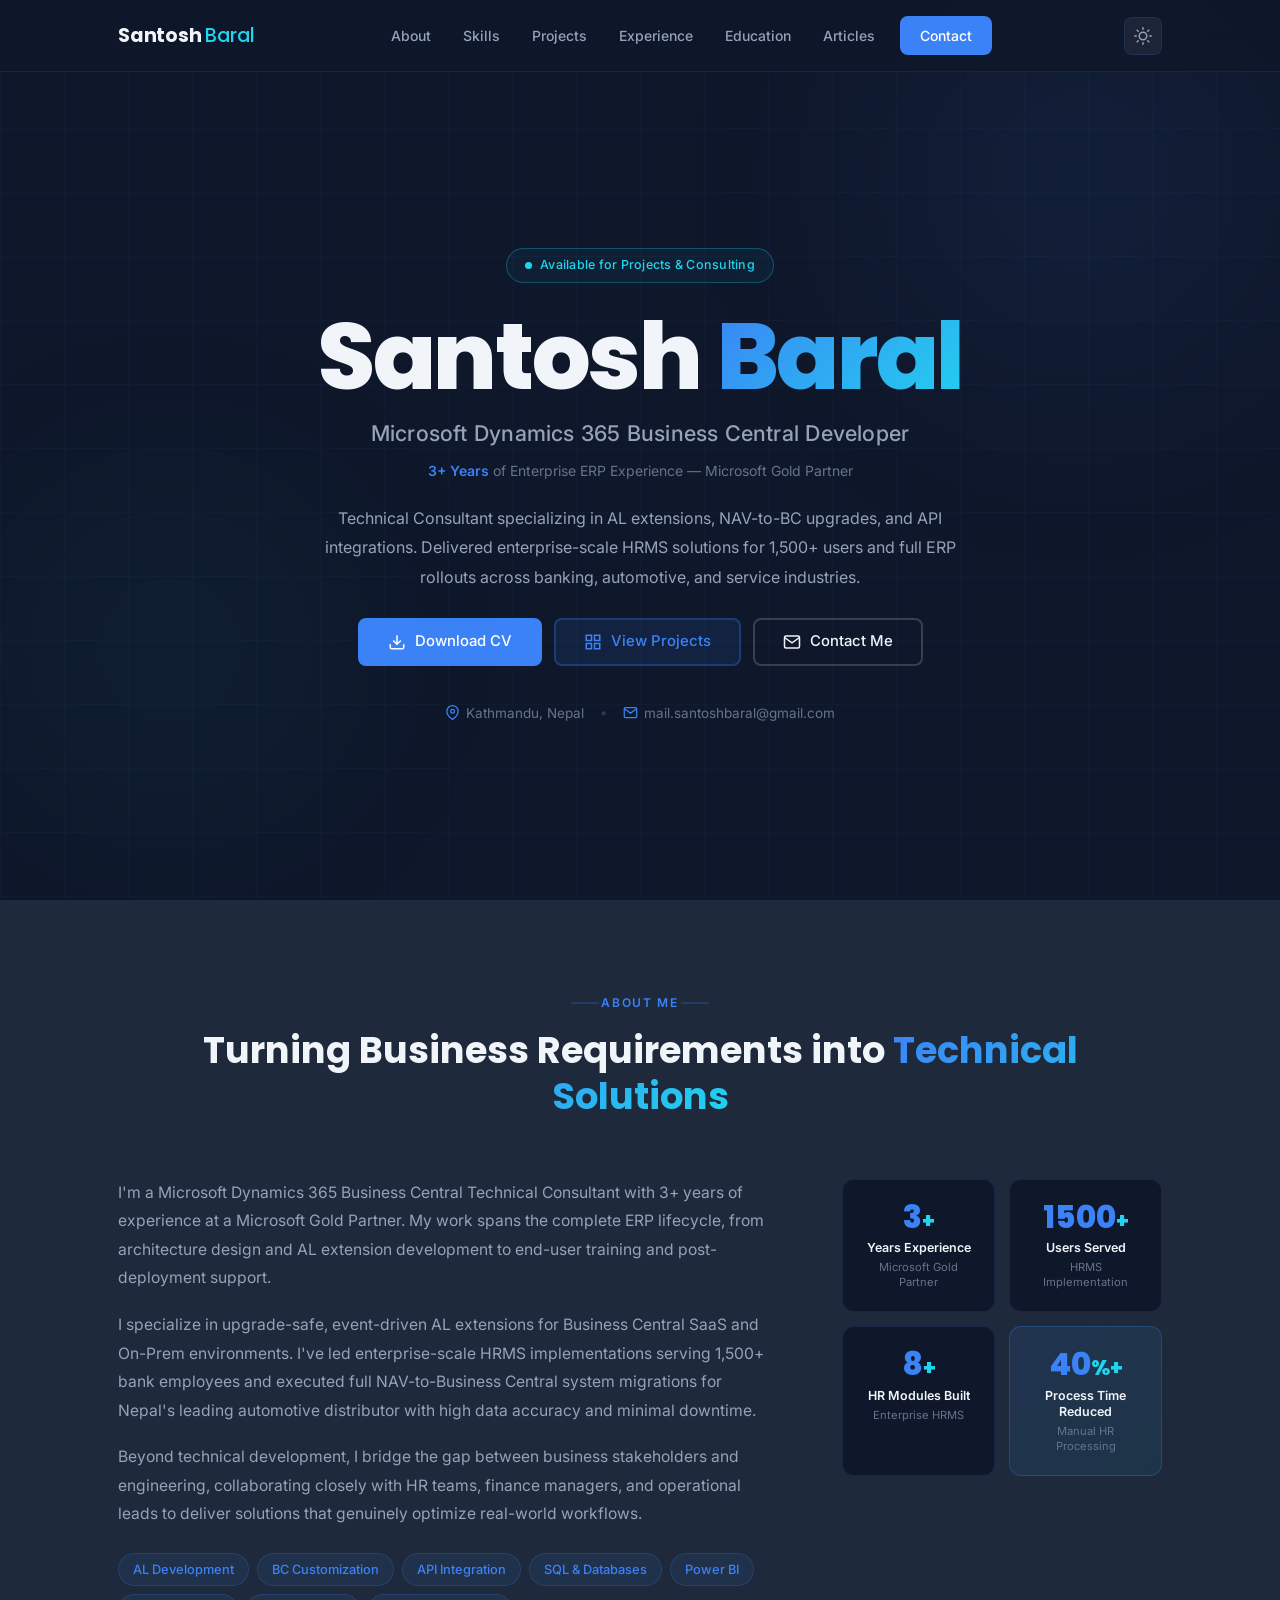
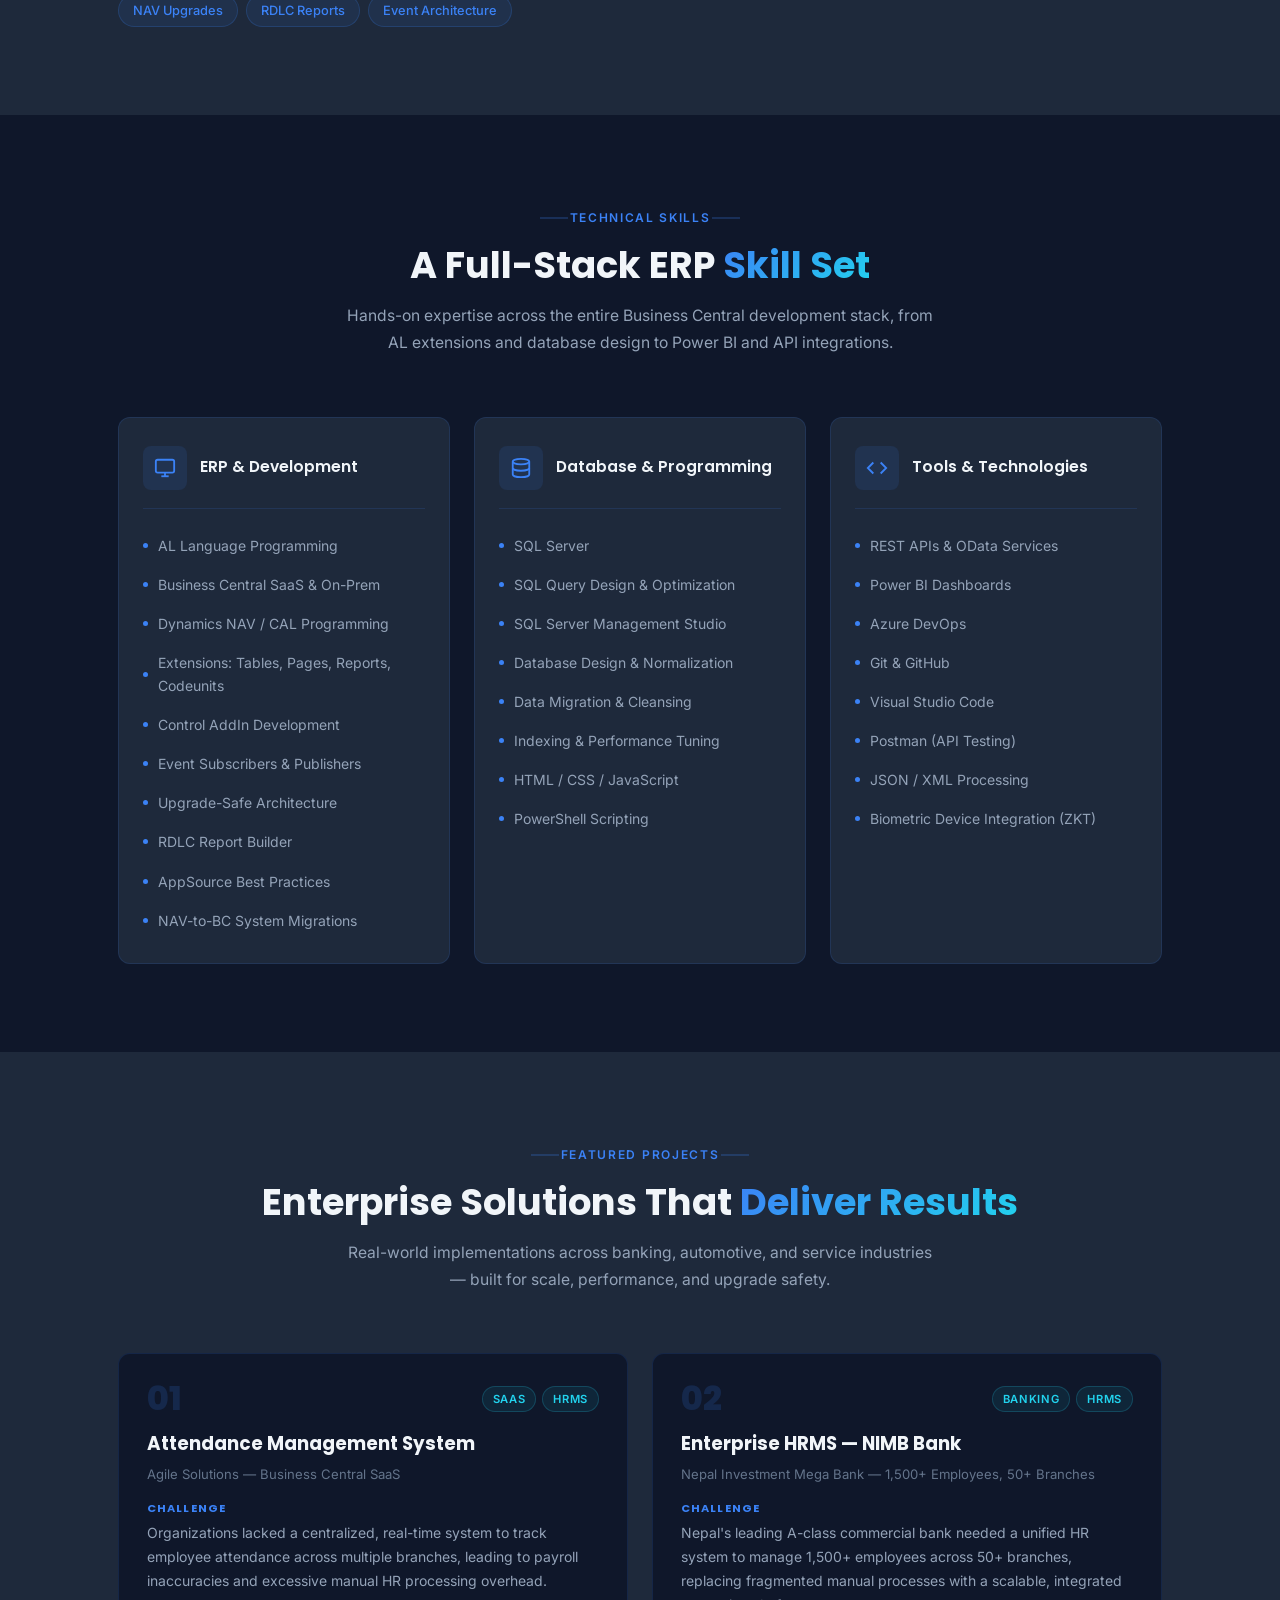
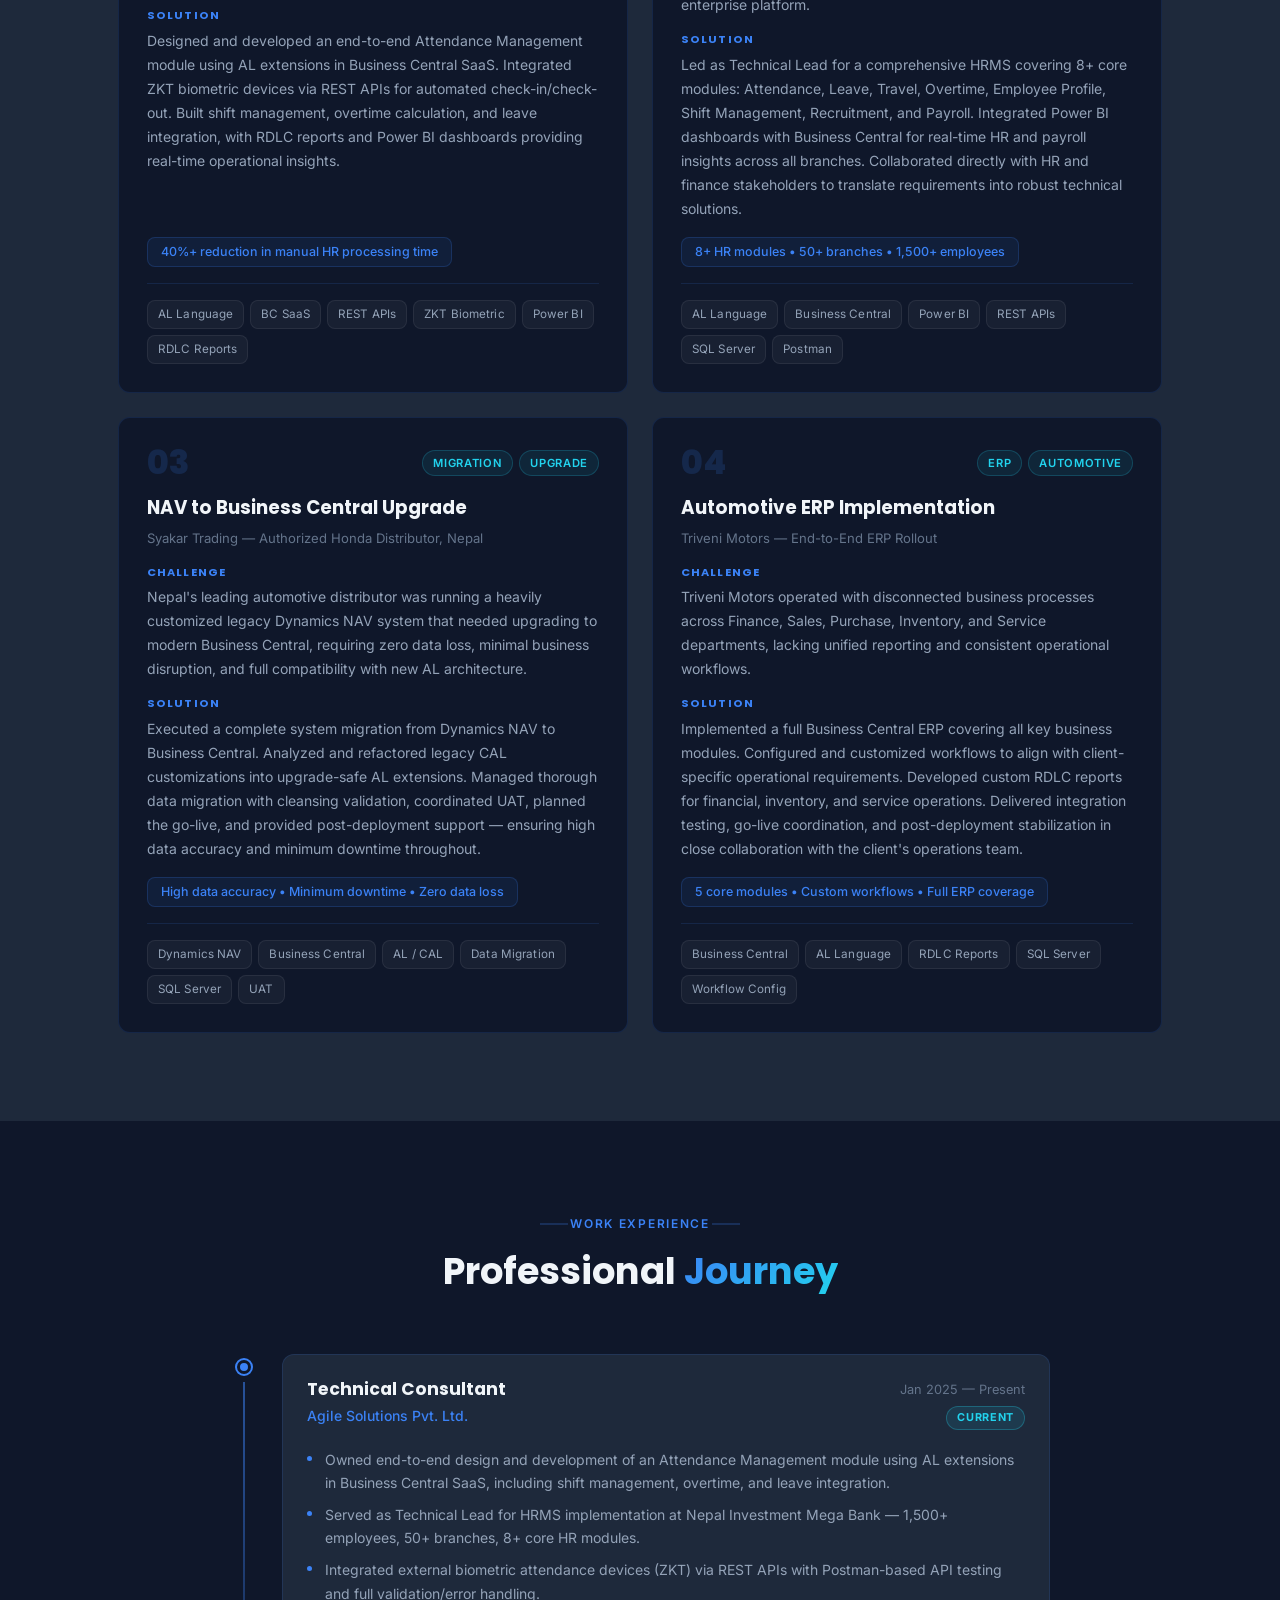
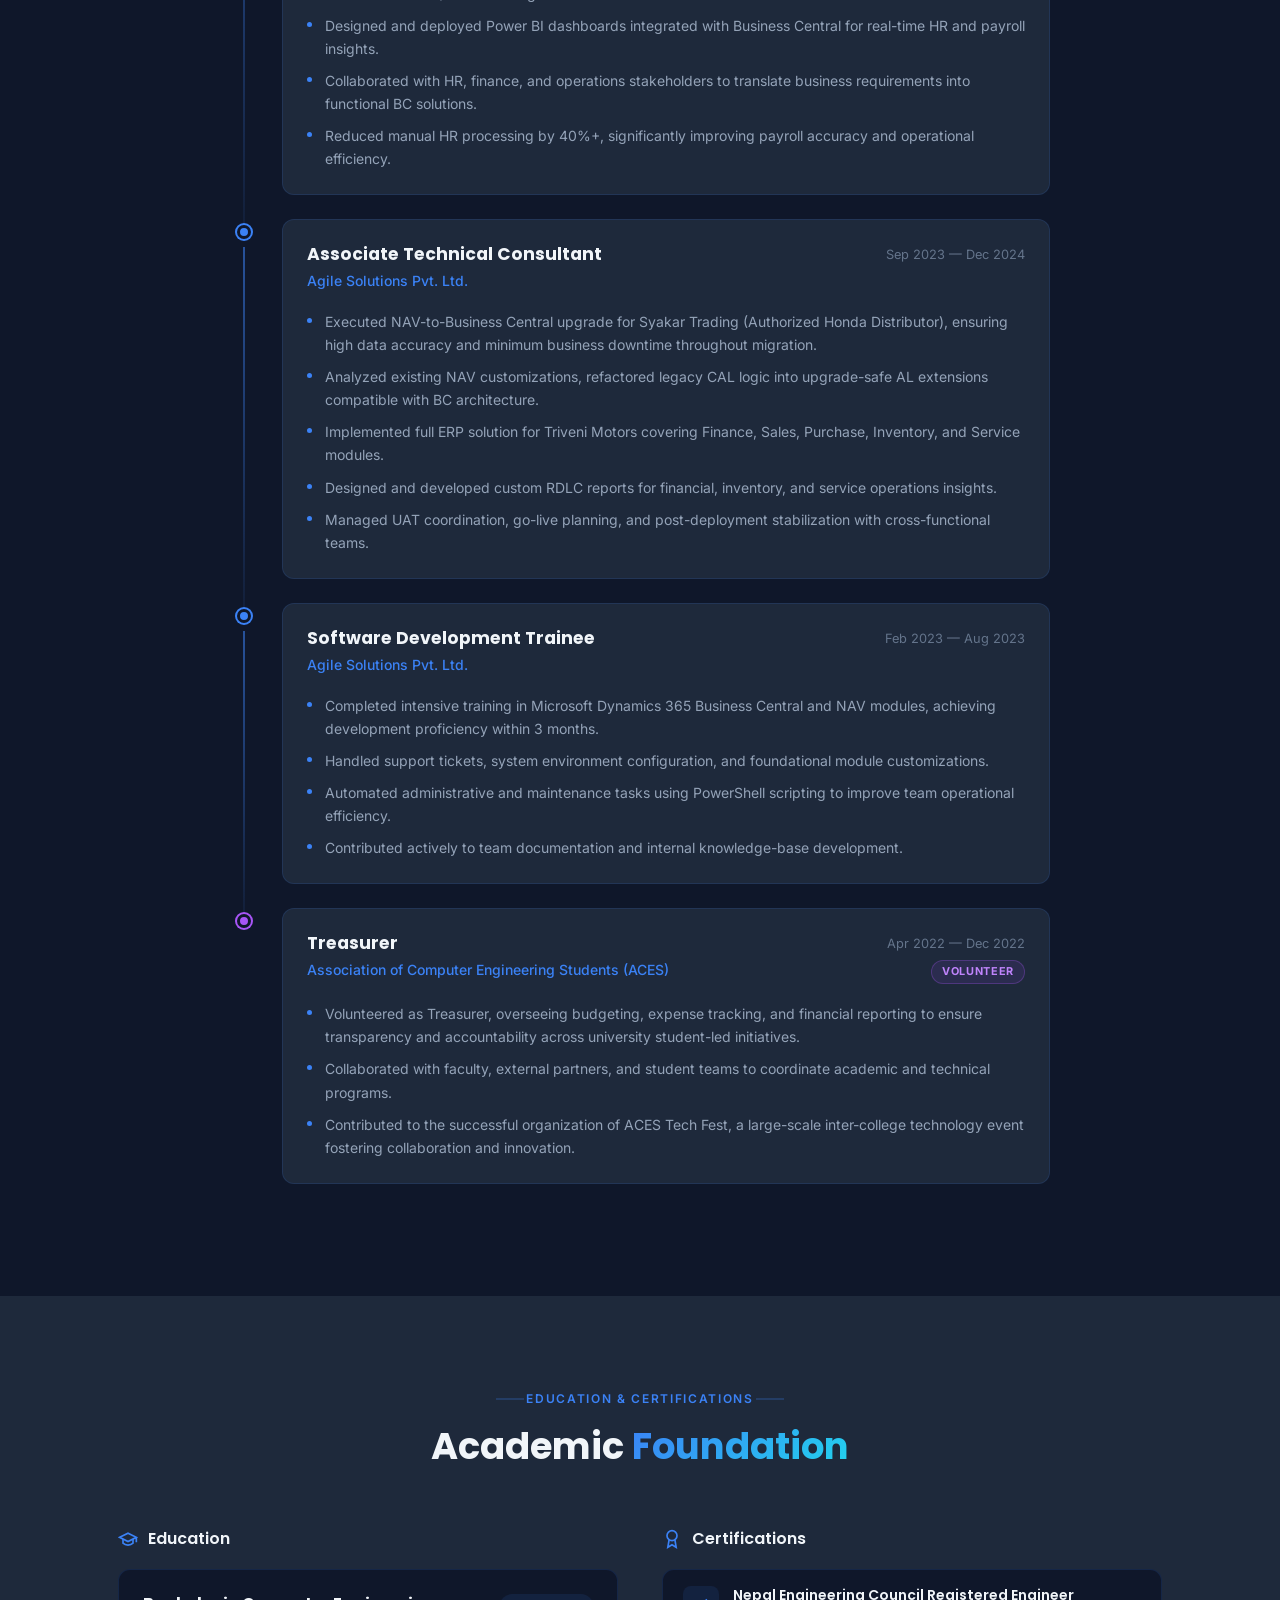
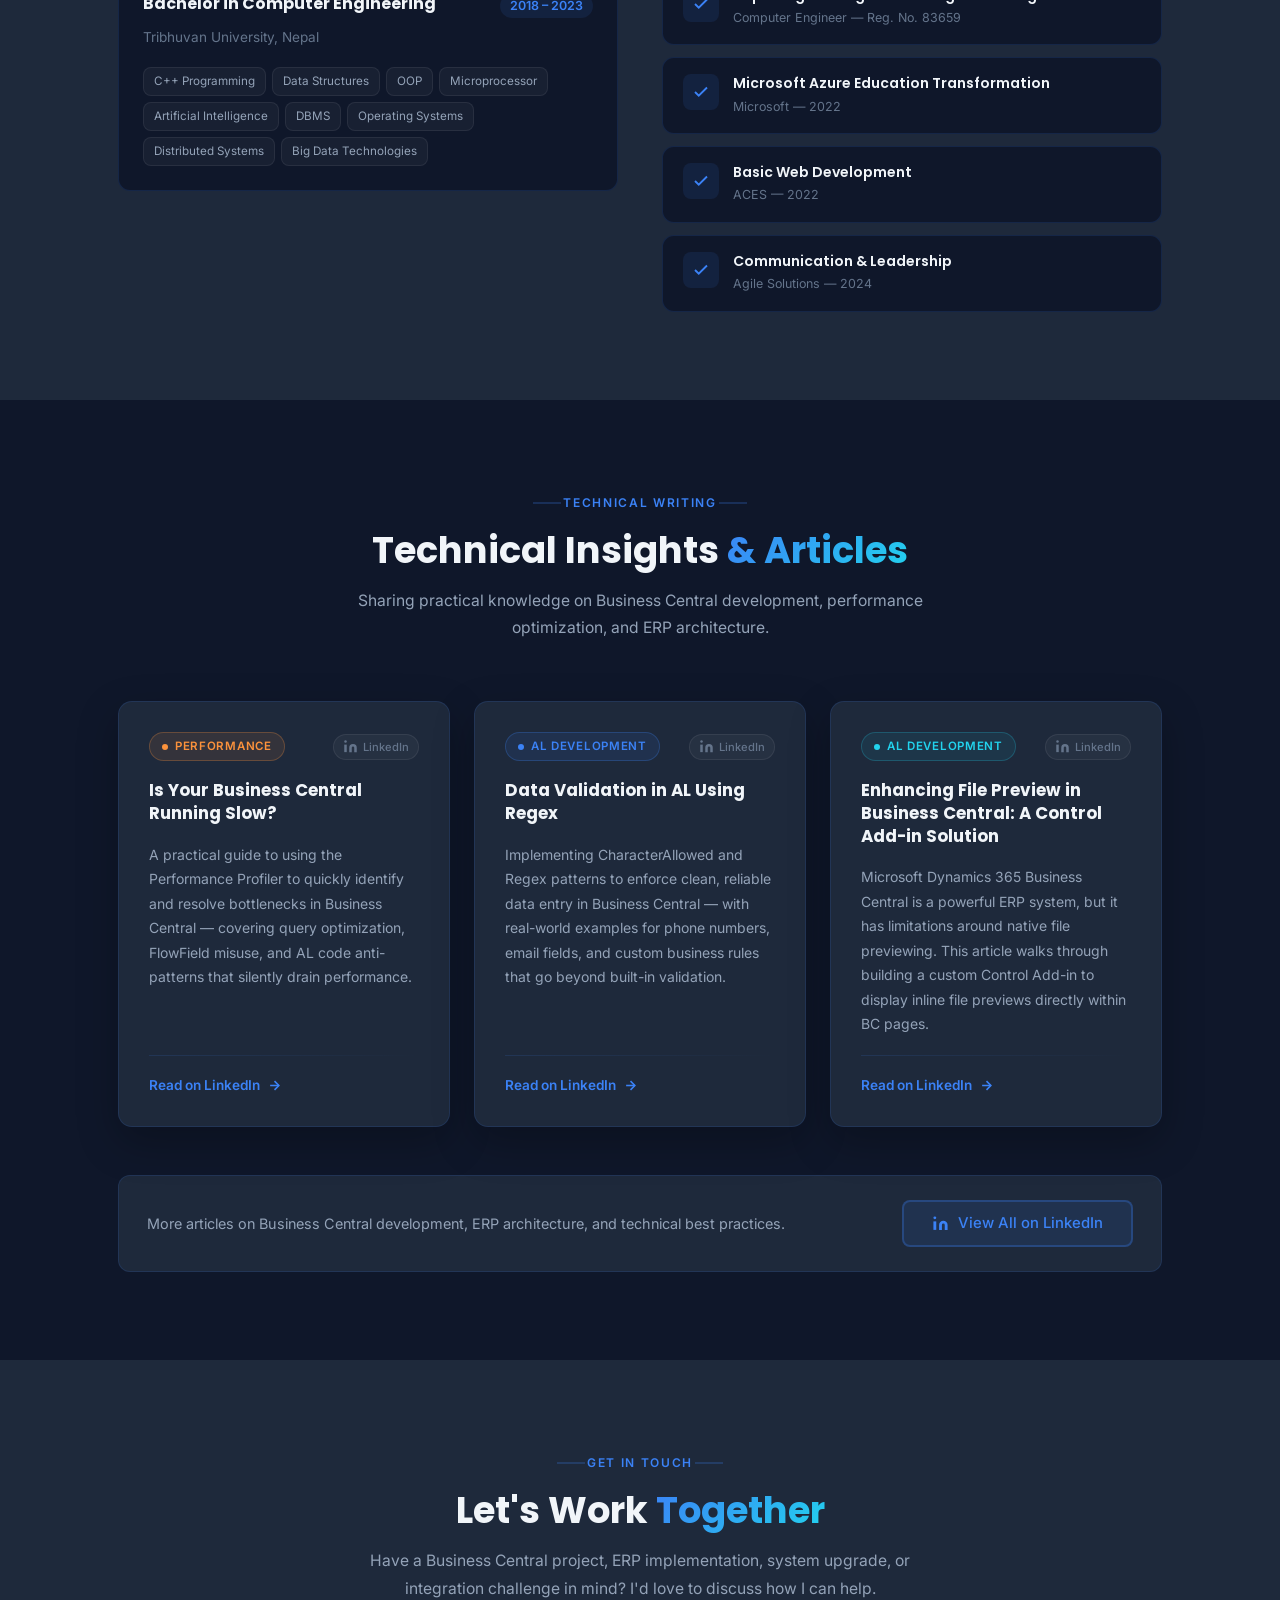
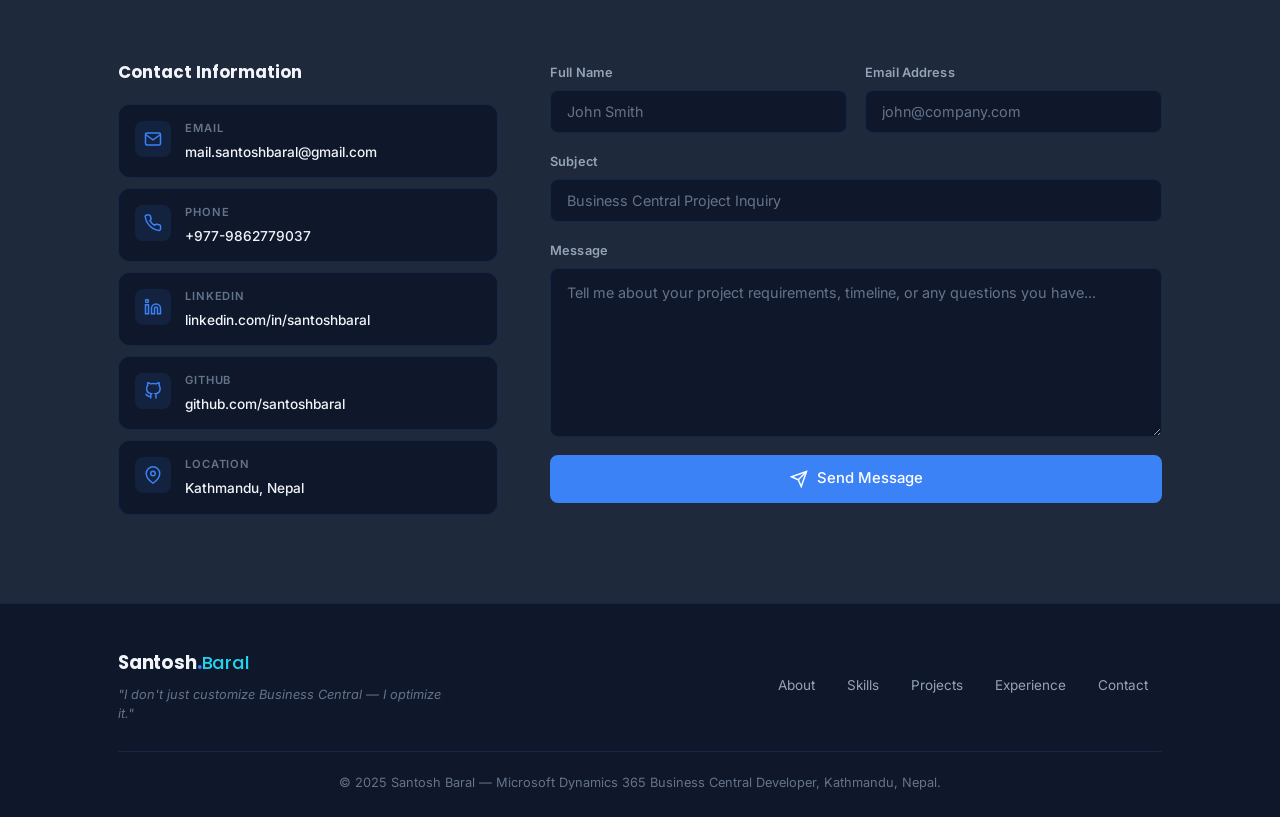
==== commit 1e7b90fd: "Update index.html" ====
--- a/index.html
+++ b/index.html
@@ -39,6 +39,7 @@
                 <a href="#projects"   class="nav-link">Projects</a>
                 <a href="#experience" class="nav-link">Experience</a>
                 <a href="#education"  class="nav-link">Education</a>
+                <a href="#articles"  class="nav-link">Articles</a>
                 <a href="#contact"    class="nav-cta">Contact</a>
             </nav>
 
@@ -107,7 +108,7 @@
                 </blockquote> -->
 
                 <div class="hero-buttons">
-                    <a href="./MyCV.pdf" download="MyCV_Top10Nepal.pdf" class="btn btn-primary" download aria-label="Download CV">
+                    <a href="./MyCV.pdf" download="SantoshBaralCV.pdf" class="btn btn-primary" download aria-label="Download CV">
                         <svg width="18" height="18" viewBox="0 0 24 24" fill="none" stroke="currentColor" stroke-width="2" aria-hidden="true">
                             <path d="M21 15v4a2 2 0 0 1-2 2H5a2 2 0 0 1-2-2v-4"/>
                             <polyline points="7 10 12 15 17 10"/>
